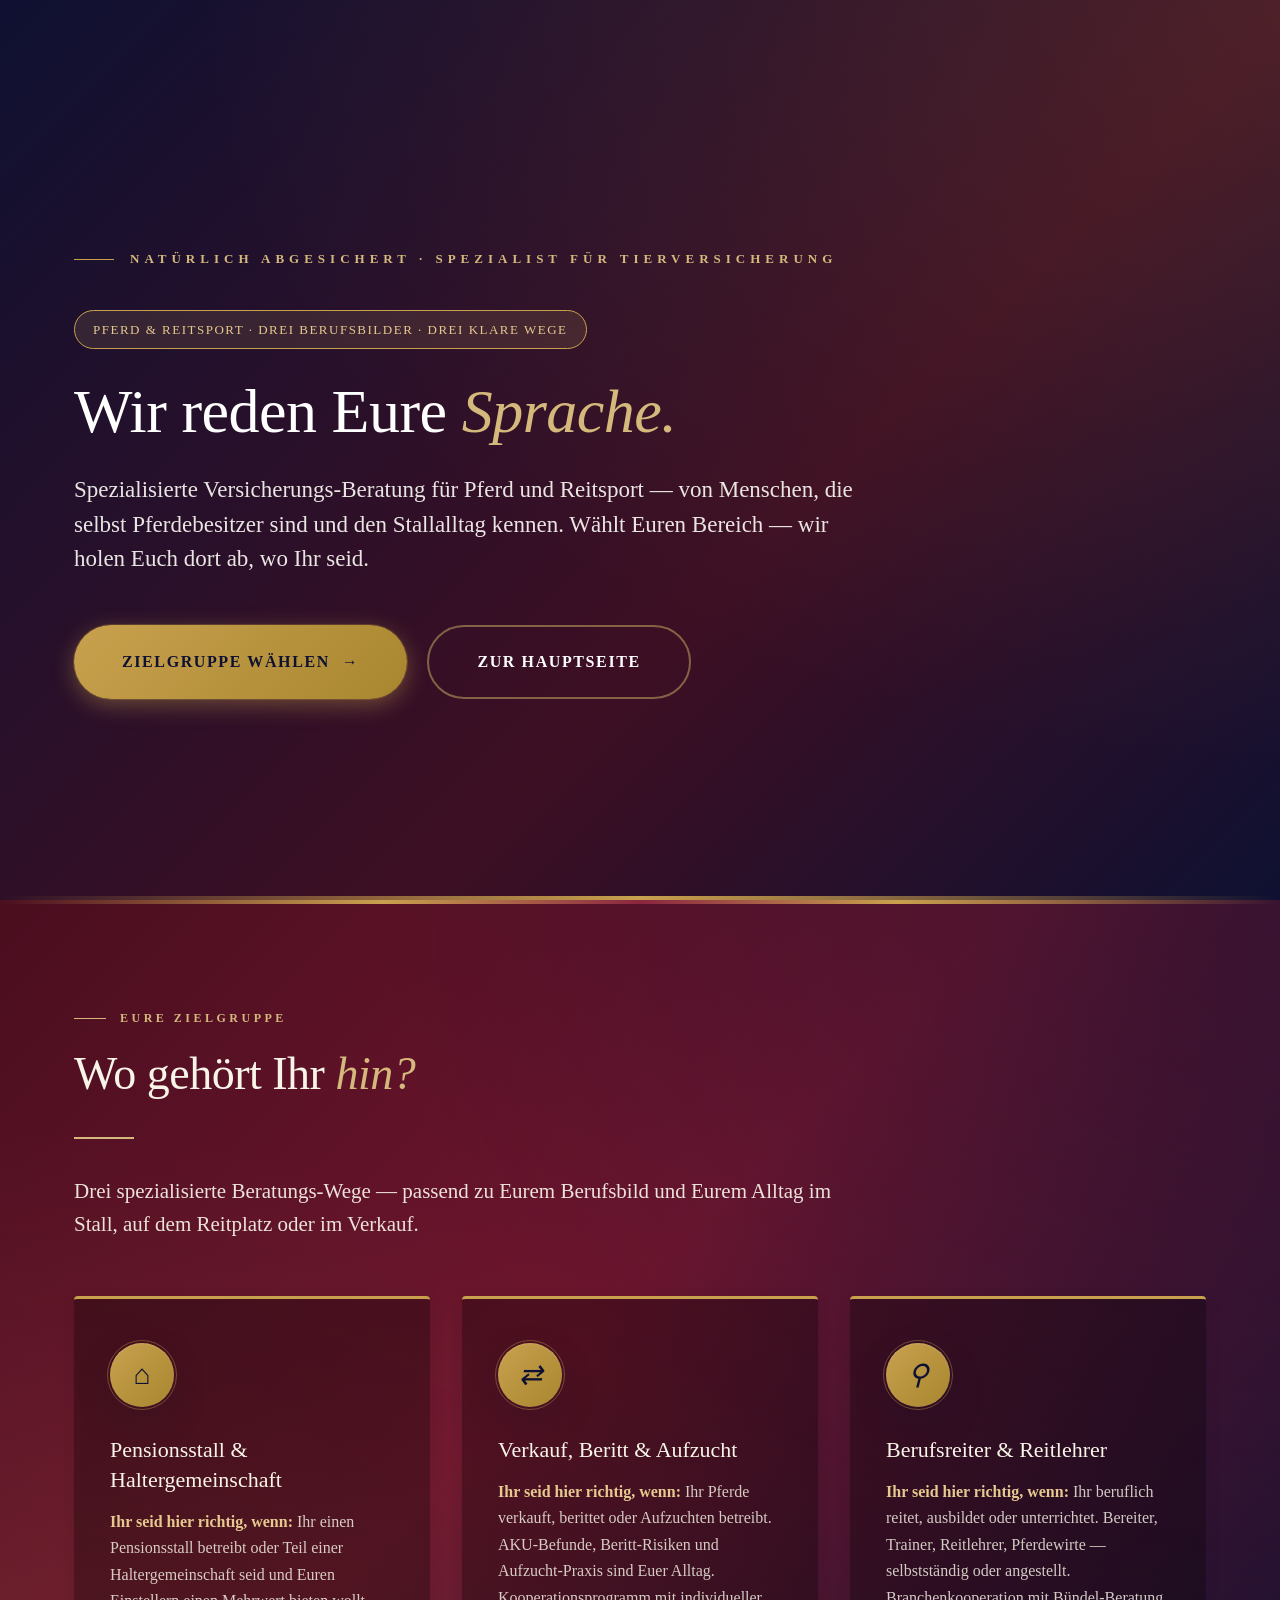
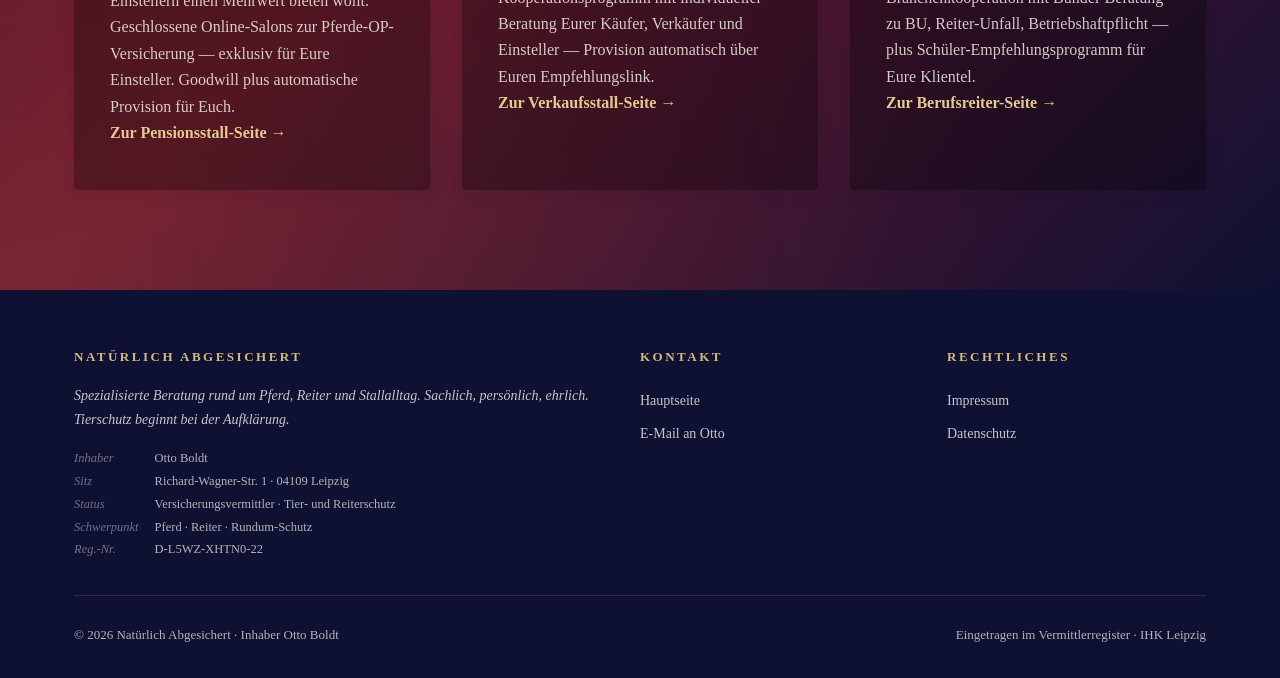
==== hub/index.html @ 5b8af0da "Hub-Footer Status: weg von §34d, kuerzer 'Versicherungsvermittler · Tier- und Reiterschutz'" ====
﻿<!DOCTYPE html>
<html lang="de">
<head>
<meta charset="UTF-8">
<meta name="viewport" content="width=device-width, initial-scale=1.0">
<meta name="description" content="Natürlich Abgesichert — Pferd- und Reitsport-Versicherungen. Spezialisierte Beratung für Pensionsbetriebe, Verkaufsställe und Berufsreiter.">
<title>Natürlich Abgesichert — Pferd- und Reitsport-Bereich</title>
<style>
  :root {
    /* Royal — tief und nobel, Hauptfarbe */
    --royal-deep: #0F1132;
    --royal-mid:  #1E2153;
    --royal-light:#3A3F7E;
    --royal-glow: rgba(30, 33, 83, 0.55);

    /* Wein — Akzent für emotionale Momente */
    --wine-deep:  #4A0E1F;
    --wine-mid:   #6E152E;
    --wine-bright:#8B2540;
    --wine-glow:  rgba(110, 21, 46, 0.45);

    /* Gold — elegant warm, für Highlights & CTAs */
    --gold:       #C9A14E;
    --gold-soft:  #D4B87C;
    --gold-bright:#E6C98F;
    --gold-deep:  #A8862F;

    /* Backgrounds — schlicht weiss/grau (kein lavendel!) */
    --cream:      #FFFFFF;
    --cream-warm: #F5F5F7;
    --ivory:      #FAFAFB;
    --wine-tint:  #FFF5F2;

    /* Text */
    --text-dark:  #14172A;
    --text-muted: #5C5F6E;
    --text-soft:  #8A8B97;
    --line:       #E5E5EA;
    --line-strong:#C2C2C8;

    /* Schatten — mehr Tiefe für Premium-Wirkung */
    --shadow-xs: 0 2px 6px rgba(15, 17, 50, 0.06);
    --shadow-sm: 0 4px 14px rgba(15, 17, 50, 0.10);
    --shadow-md: 0 14px 36px rgba(15, 17, 50, 0.18);
    --shadow-lg: 0 28px 72px rgba(15, 17, 50, 0.28);
    --shadow-xl: 0 40px 100px rgba(15, 17, 50, 0.36);
    --shadow-wine: 0 18px 52px rgba(110, 21, 46, 0.30);
    --shadow-gold: 0 18px 48px rgba(201, 161, 78, 0.30);
  }

  * { box-sizing: border-box; margin: 0; padding: 0; }
  html { scroll-behavior: smooth; }
  body {
    font-family: Georgia, 'Times New Roman', serif;
    background: var(--royal-deep);
    color: #F8F4E8;
    line-height: 1.65;
    font-size: 17px;
    overflow-x: hidden;
  }
  .container { max-width: 1180px; margin: 0 auto; padding: 0 24px; }

  /* HERO */
  .hero {
    position: relative;
    min-height: 100vh;
    display: flex;
    align-items: center;
    color: var(--cream);
    overflow: hidden;
    padding: 120px 0 80px;
  }
  .hero-bg {
    position: absolute;
    inset: 0;
    z-index: 0;
    background-image:
      linear-gradient(135deg, rgba(15, 17, 50, 0.92) 0%, rgba(74, 14, 31, 0.78) 60%, rgba(15, 17, 50, 0.85) 100%),
      url('https://images.unsplash.com/photo-1553284965-83fd3e82fa5a?w=2000&q=80&auto=format&fit=crop');
    background-size: cover;
    background-position: center;
    animation: heroZoom 30s ease-in-out infinite alternate;
  }
  .hero-bg::after {
    content: '';
    position: absolute;
    inset: 0;
    background: radial-gradient(ellipse at top right, rgba(201, 161, 78, 0.12) 0%, transparent 60%);
    pointer-events: none;
  }
  @keyframes heroZoom {
    from { transform: scale(1); }
    to { transform: scale(1.08); }
  }
  .hero-content { position: relative; z-index: 2; }
  .hero::after {
    content: '';
    position: absolute;
    bottom: 0; left: 0; right: 0;
    height: 4px;
    background: linear-gradient(90deg, transparent 0%, var(--gold) 50%, transparent 100%);
    z-index: 3;
  }

  .brand-line {
    display: inline-flex;
    align-items: center;
    gap: 16px;
    font-size: 13px;
    letter-spacing: 5px;
    text-transform: uppercase;
    color: var(--gold-soft);
    margin-bottom: 40px;
    font-weight: bold;
    opacity: 0;
    animation: fadeUp 0.8s ease-out 0.1s forwards;
  }
  .brand-line::before {
    content: '';
    width: 40px;
    height: 1px;
    background: var(--gold);
  }

  .hero-tag {
    display: inline-block;
    background: rgba(184, 154, 92, 0.15);
    border: 1px solid var(--gold);
    color: var(--gold-bright);
    padding: 8px 18px;
    border-radius: 100px;
    font-size: 13px;
    letter-spacing: 1.5px;
    text-transform: uppercase;
    margin-bottom: 28px;
    opacity: 0;
    animation: fadeUp 0.8s ease-out 0.2s forwards;
  }

  .hero h1 {
    font-size: clamp(34px, 5.5vw, 62px);
    line-height: 1.1;
    margin-bottom: 28px;
    font-weight: normal;
    letter-spacing: -0.5px;
    opacity: 0;
    animation: fadeUp 0.8s ease-out 0.3s forwards;
  }
  .hero h1 em {
    color: var(--gold-soft);
    font-style: italic;
  }

  .hero-sub {
    font-size: clamp(18px, 2.3vw, 23px);
    line-height: 1.5;
    margin-bottom: 48px;
    max-width: 780px;
    color: rgba(250, 247, 242, 0.92);
    opacity: 0;
    animation: fadeUp 0.8s ease-out 0.5s forwards;
  }

  .meta-bar {
    display: flex;
    flex-wrap: wrap;
    gap: 36px;
    margin-bottom: 56px;
    padding: 28px 32px;
    background: rgba(250, 247, 242, 0.05);
    backdrop-filter: blur(8px);
    border: 1px solid rgba(184, 154, 92, 0.25);
    border-radius: 4px;
    opacity: 0;
    animation: fadeUp 0.8s ease-out 0.7s forwards;
  }
  .meta-item { display: flex; flex-direction: column; gap: 6px; }
  .meta-label {
    font-size: 11px;
    letter-spacing: 2.5px;
    text-transform: uppercase;
    color: var(--gold-soft);
    font-weight: bold;
  }
  .meta-value { font-size: 17px; color: var(--cream); }

  .cta-group {
    display: flex;
    gap: 20px;
    flex-wrap: wrap;
    opacity: 0;
    animation: fadeUp 0.8s ease-out 0.9s forwards;
  }

  @keyframes fadeUp {
    from { opacity: 0; transform: translateY(30px); }
    to { opacity: 1; transform: translateY(0); }
  }

  /* BUTTONS */
  .btn {
    display: inline-flex;
    align-items: center;
    gap: 12px;
    background: linear-gradient(135deg, var(--gold) 0%, var(--gold-deep) 100%);
    color: var(--royal-deep);
    padding: 22px 48px;
    text-decoration: none;
    font-family: Georgia, serif;
    font-size: 16px;
    font-weight: bold;
    letter-spacing: 1.6px;
    text-transform: uppercase;
    border: none;
    cursor: pointer;
    border-radius: 100px;
    position: relative;
    overflow: hidden;
    transition: all 0.4s cubic-bezier(0.16, 1, 0.3, 1);
    box-shadow: 0 6px 22px rgba(201, 161, 78, 0.40), 0 0 0 1px rgba(168, 134, 47, 0.30);
  }
  .btn::before {
    content: '';
    position: absolute;
    top: 0; left: -100%;
    width: 100%; height: 100%;
    background: linear-gradient(90deg, transparent, rgba(255,255,255,0.4), transparent);
    transition: left 0.6s ease;
  }
  .btn:hover {
    background: linear-gradient(135deg, var(--gold-bright) 0%, var(--gold) 100%);
    transform: translateY(-4px);
    box-shadow: 0 18px 40px rgba(201, 161, 78, 0.55), 0 0 0 1px var(--gold);
  }
  .btn:hover::before { left: 100%; }
  .btn:active { transform: translateY(-1px); }
  .btn .btn-arrow {
    display: inline-block;
    transition: transform 0.3s ease;
  }
  .btn:hover .btn-arrow { transform: translateX(6px); }

  .btn-primary-glow { animation: ctaPulse 2.5s ease-in-out infinite; }
  @keyframes ctaPulse {
    0%, 100% { box-shadow: 0 4px 16px rgba(184, 154, 92, 0.35), 0 0 0 0 rgba(184, 154, 92, 0); }
    50% { box-shadow: 0 8px 24px rgba(184, 154, 92, 0.45), 0 0 0 16px rgba(184, 154, 92, 0); }
  }

  .btn-ghost {
    background: transparent;
    color: var(--cream);
    border: 2px solid rgba(184, 154, 92, 0.6);
    box-shadow: none;
  }
  .btn-ghost:hover {
    background: rgba(184, 154, 92, 0.12);
    border-color: var(--gold);
    color: var(--gold-bright);
    box-shadow: 0 6px 20px rgba(184, 154, 92, 0.25);
  }

  /* SECTIONS */
  section { padding: 100px 0; position: relative; }
  section.cream { background: var(--cream-warm); }
  section.wine-tint { background: var(--wine-tint); }
  section.wine-tint::before {
    content: '';
    position: absolute;
    top: 0; left: 0; right: 0;
    height: 4px;
    background: linear-gradient(90deg, var(--wine-deep) 0%, var(--wine-bright) 50%, var(--wine-deep) 100%);
  }

  /* Dunkle Royal+Wein-Sections — Royal+Wein dominiert die Seite */
  section.section-dark {
    background:
      radial-gradient(ellipse at top left, rgba(110, 21, 46, 0.35) 0%, transparent 50%),
      radial-gradient(ellipse at bottom right, rgba(201, 161, 78, 0.10) 0%, transparent 55%),
      linear-gradient(135deg, var(--royal-deep) 0%, var(--wine-deep) 55%, var(--royal-mid) 100%);
    color: #F8F4E8;
  }
  /* Variante: Wein dominiert (für emotionalere Sections) */
  section.section-dark-wine {
    background:
      radial-gradient(ellipse at top right, rgba(15, 17, 50, 0.45) 0%, transparent 50%),
      radial-gradient(ellipse at bottom left, rgba(201, 161, 78, 0.12) 0%, transparent 55%),
      linear-gradient(135deg, var(--wine-deep) 0%, var(--wine-mid) 45%, var(--royal-deep) 100%);
    color: #F8F4E8;
  }
  /* Variante: Royal dominiert (kühler, sachlicher) */
  section.section-dark-royal {
    background:
      radial-gradient(ellipse at bottom right, rgba(110, 21, 46, 0.25) 0%, transparent 55%),
      radial-gradient(ellipse at top left, rgba(201, 161, 78, 0.08) 0%, transparent 50%),
      linear-gradient(160deg, var(--royal-deep) 0%, var(--royal-mid) 60%, var(--wine-deep) 100%);
    color: #F8F4E8;
  }
  section.section-dark::before,
  section.section-dark-wine::before,
  section.section-dark-royal::before {
    content: '';
    position: absolute;
    top: 0; left: 0; right: 0;
    height: 4px;
    background: linear-gradient(90deg, transparent 0%, var(--gold) 30%, var(--wine-bright) 50%, var(--gold) 70%, transparent 100%);
  }
  /* Shared dark-section text styling */
  section.section-dark h2,
  section.section-dark-wine h2,
  section.section-dark-royal h2 { color: #F8F4E8; }
  section.section-dark h2 em,
  section.section-dark-wine h2 em,
  section.section-dark-royal h2 em { color: var(--gold-soft); }
  section.section-dark h3,
  section.section-dark-wine h3,
  section.section-dark-royal h3 { color: #F8F4E8; }
  section.section-dark p,
  section.section-dark-wine p,
  section.section-dark-royal p { color: rgba(248, 244, 232, 0.88); }
  section.section-dark p.lead,
  section.section-dark-wine p.lead,
  section.section-dark-royal p.lead { color: rgba(248, 244, 232, 0.92); }
  section.section-dark p strong,
  section.section-dark-wine p strong,
  section.section-dark-royal p strong { color: var(--gold-bright); font-weight: bold; }
  section.section-dark .section-eyebrow,
  section.section-dark-wine .section-eyebrow,
  section.section-dark-royal .section-eyebrow { color: var(--gold-soft); }
  section.section-dark .section-eyebrow::before,
  section.section-dark-wine .section-eyebrow::before,
  section.section-dark-royal .section-eyebrow::before { background: var(--gold-soft); }
  section.section-dark .divider,
  section.section-dark-wine .divider,
  section.section-dark-royal .divider { background: var(--gold-soft); }
  /* Karten + Komponenten innerhalb aller dark-Sections */
  .dark-scope { color: #F8F4E8; }
  section.section-dark .topic-card,
  section.section-dark-wine .topic-card,
  section.section-dark-royal .topic-card,
  section.section-dark .teaser,
  section.section-dark-wine .teaser,
  section.section-dark-royal .teaser {
    background: rgba(0, 0, 0, 0.25);
    border: 1px solid rgba(212, 184, 124, 0.22);
    transition: all 0.4s cubic-bezier(0.16, 1, 0.3, 1);
  }
  /* DARK section hover -> noch tieferer wein-glow */
  section.section-dark .topic-card:hover,
  section.section-dark-wine .topic-card:hover,
  section.section-dark-royal .topic-card:hover,
  section.section-dark .teaser:hover,
  section.section-dark-wine .teaser:hover,
  section.section-dark-royal .teaser:hover {
    background: linear-gradient(135deg, rgba(139, 37, 64, 0.55) 0%, rgba(74, 14, 31, 0.75) 100%);
    border-color: var(--gold);
    box-shadow: 0 16px 40px rgba(110, 21, 46, 0.55), 0 0 0 1px var(--gold);
    transform: translateY(-6px);
  }
  section.section-dark .topic-card .topic-num,
  section.section-dark-wine .topic-card .topic-num,
  section.section-dark-royal .topic-card .topic-num,
  section.section-dark .topic-card .num-roman,
  section.section-dark-wine .topic-card .num-roman,
  section.section-dark-royal .topic-card .num-roman { color: var(--gold-soft); }
  section.section-dark .topic-card h3,
  section.section-dark-wine .topic-card h3,
  section.section-dark-royal .topic-card h3 { color: #F8F4E8; }
  section.section-dark .topic-card p,
  section.section-dark-wine .topic-card p,
  section.section-dark-royal .topic-card p { color: rgba(248, 244, 232, 0.80); }

  section.section-dark .value-card,
  section.section-dark-wine .value-card,
  section.section-dark-royal .value-card {
    background: rgba(0, 0, 0, 0.30);
    border-top-color: var(--gold);
    color: #F8F4E8;
  }
  /* DARK section value-card hover: wein explosion */
  section.section-dark .value-card:hover,
  section.section-dark-wine .value-card:hover,
  section.section-dark-royal .value-card:hover {
    background: linear-gradient(135deg, rgba(139, 37, 64, 0.65) 0%, rgba(74, 14, 31, 0.85) 100%);
    box-shadow: 0 20px 48px rgba(110, 21, 46, 0.6), 0 0 0 1px var(--gold);
    transform: translateY(-12px);
  }
  section.section-dark .value-card h3,
  section.section-dark-wine .value-card h3,
  section.section-dark-royal .value-card h3 { color: #F8F4E8; }
  section.section-dark .value-card p,
  section.section-dark-wine .value-card p,
  section.section-dark-royal .value-card p { color: rgba(248, 244, 232, 0.82); }
  section.section-dark .value-icon,
  section.section-dark-wine .value-icon,
  section.section-dark-royal .value-icon {
    background: linear-gradient(135deg, var(--gold) 0%, var(--gold-deep) 100%);
    color: var(--royal-deep);
  }

  section.section-dark .teaser h3,
  section.section-dark-wine .teaser h3,
  section.section-dark-royal .teaser h3 { color: #F8F4E8; }
  section.section-dark .teaser p,
  section.section-dark-wine .teaser p,
  section.section-dark-royal .teaser p { color: rgba(248, 244, 232, 0.80); }
  section.section-dark .teaser-num,
  section.section-dark-wine .teaser-num,
  section.section-dark-royal .teaser-num { color: var(--gold-soft); }

  /* Highlight-Banner innerhalb dark-Sections — wein-akzent statt cream */
  section.section-dark .highlight-banner,
  section.section-dark-wine .highlight-banner,
  section.section-dark-royal .highlight-banner {
    background: linear-gradient(135deg, rgba(255,255,255,0.06) 0%, rgba(110,21,46,0.20) 100%);
    border-left: 4px solid var(--gold);
  }
  section.section-dark .highlight-banner h3,
  section.section-dark-wine .highlight-banner h3,
  section.section-dark-royal .highlight-banner h3 { color: var(--gold-bright); }
  section.section-dark .highlight-banner p,
  section.section-dark-wine .highlight-banner p,
  section.section-dark-royal .highlight-banner p { color: rgba(248, 244, 232, 0.88); }
  section.section-dark .highlight-banner p strong,
  section.section-dark-wine .highlight-banner p strong,
  section.section-dark-royal .highlight-banner p strong { color: var(--gold-bright); }

  /* Process-steps innerhalb dark-Sections */
  section.section-dark .step,
  section.section-dark-wine .step,
  section.section-dark-royal .step {
    background: rgba(255,255,255,0.05);
    border: 1px solid rgba(212, 184, 124, 0.22);
  }
  section.section-dark .step:hover,
  section.section-dark-wine .step:hover,
  section.section-dark-royal .step:hover { border-color: var(--gold); }
  section.section-dark .step h3,
  section.section-dark-wine .step h3,
  section.section-dark-royal .step h3 { color: #F8F4E8; }
  section.section-dark .step p,
  section.section-dark-wine .step p,
  section.section-dark-royal .step p { color: rgba(248, 244, 232, 0.78); }
  section.section-dark .step-num,
  section.section-dark-wine .step-num,
  section.section-dark-royal .step-num {
    background: linear-gradient(135deg, var(--gold) 0%, var(--gold-deep) 100%);
    color: var(--royal-deep);
  }

  /* Flex-Options (3-Wege Wahl) innerhalb dark-Sections */
  section.section-dark .flex-option,
  section.section-dark-wine .flex-option,
  section.section-dark-royal .flex-option {
    background: rgba(255,255,255,0.05);
    border: 1px solid rgba(212, 184, 124, 0.22);
    color: #F8F4E8;
  }
  section.section-dark .flex-option:hover,
  section.section-dark-wine .flex-option:hover,
  section.section-dark-royal .flex-option:hover {
    background: rgba(255,255,255,0.08);
    border-color: var(--gold);
  }
  section.section-dark .flex-option h3,
  section.section-dark-wine .flex-option h3,
  section.section-dark-royal .flex-option h3 { color: #F8F4E8; }
  section.section-dark .flex-option p,
  section.section-dark-wine .flex-option p,
  section.section-dark-royal .flex-option p { color: rgba(248, 244, 232, 0.78); }
  section.section-dark .flex-option-icon,
  section.section-dark-wine .flex-option-icon,
  section.section-dark-royal .flex-option-icon {
    background: linear-gradient(135deg, var(--gold) 0%, var(--gold-deep) 100%);
    color: var(--royal-deep);
  }

  /* FAQ innerhalb dark-Sections */
  section.section-dark .faq-item,
  section.section-dark-wine .faq-item,
  section.section-dark-royal .faq-item {
    border-top: 1px solid rgba(212, 184, 124, 0.30);
  }
  section.section-dark .faq-item:hover,
  section.section-dark-wine .faq-item:hover,
  section.section-dark-royal .faq-item:hover { border-top-color: var(--gold); }
  section.section-dark .faq-item h3,
  section.section-dark-wine .faq-item h3,
  section.section-dark-royal .faq-item h3 { color: var(--gold-bright); }
  section.section-dark .faq-item h3::before,
  section.section-dark-wine .faq-item h3::before,
  section.section-dark-royal .faq-item h3::before { color: var(--gold); }
  section.section-dark .faq-item p,
  section.section-dark-wine .faq-item p,
  section.section-dark-royal .faq-item p { color: rgba(248, 244, 232, 0.78); }

  /* Process-section in dark-Variante */
  section.process-section.section-dark,
  section.process-section.section-dark-wine,
  section.process-section.section-dark-royal {
    background-image:
      radial-gradient(ellipse at top left, rgba(110, 21, 46, 0.35) 0%, transparent 50%),
      radial-gradient(ellipse at bottom right, rgba(201, 161, 78, 0.10) 0%, transparent 55%),
      linear-gradient(135deg, var(--royal-deep) 0%, var(--wine-deep) 55%, var(--royal-mid) 100%);
  }

  /* =================================================================
     LIGHT-Section: schlicht WEIß, dramatischer WEIN-Hover auf Karten
     ================================================================= */
  section.section-light {
    background: #FFFFFF;
    color: var(--text-dark);
  }
  section.section-light::before {
    content: '';
    position: absolute;
    top: 0; left: 0; right: 0;
    height: 4px;
    background: linear-gradient(90deg, transparent 0%, var(--wine-bright) 30%, var(--gold) 50%, var(--wine-bright) 70%, transparent 100%);
  }
  section.section-light h2 { color: var(--royal-deep); }
  section.section-light h2 em { color: var(--wine-bright); }
  section.section-light h3 { color: var(--royal-deep); }
  section.section-light p { color: var(--text-dark); }
  section.section-light p strong { color: var(--wine-deep); font-weight: bold; }
  section.section-light .section-eyebrow { color: var(--wine-bright); }
  section.section-light .section-eyebrow::before { background: var(--wine-bright); }
  section.section-light .divider { background: var(--wine-bright); }

  /* LIGHT-Section Karten — schlicht weiss/grau, beim Hover EXPLODIEREN zu wein */
  section.section-light .value-card,
  section.section-light .topic-card,
  section.section-light .teaser {
    background: #FFFFFF;
    border: 1px solid var(--line);
    border-top: 3px solid var(--wine-bright);
    color: var(--text-dark);
    transition: all 0.45s cubic-bezier(0.16, 1, 0.3, 1);
  }
  section.section-light .value-card:hover,
  section.section-light .topic-card:hover,
  section.section-light .teaser:hover {
    background: linear-gradient(135deg, var(--wine-mid) 0%, var(--wine-deep) 60%, var(--royal-deep) 100%);
    border-color: var(--gold);
    border-top-color: var(--gold);
    color: #F8F4E8;
    box-shadow: 0 22px 56px rgba(110, 21, 46, 0.45), 0 0 0 1px rgba(201, 161, 78, 0.4);
    transform: translateY(-12px);
  }
  section.section-light .value-card:hover h3,
  section.section-light .topic-card:hover h3,
  section.section-light .teaser:hover h3 { color: #F8F4E8; }
  section.section-light .value-card:hover p,
  section.section-light .topic-card:hover p,
  section.section-light .teaser:hover p { color: rgba(248, 244, 232, 0.88); }
  section.section-light .value-card:hover p strong,
  section.section-light .topic-card:hover p strong,
  section.section-light .teaser:hover p strong { color: var(--gold-bright); }
  section.section-light .value-card:hover .value-icon,
  section.section-light .topic-card:hover .topic-num,
  section.section-light .teaser:hover .teaser-num,
  section.section-light .teaser:hover .num-roman { color: var(--gold-soft); }

  /* Light-Section Icons — wein/gold im Default */
  section.section-light .value-icon {
    background: linear-gradient(135deg, var(--wine-deep) 0%, var(--wine-bright) 100%);
    color: var(--gold-bright);
    transition: all 0.4s ease;
  }
  section.section-light .value-card:hover .value-icon {
    background: linear-gradient(135deg, var(--gold) 0%, var(--gold-deep) 100%);
    color: var(--wine-deep);
  }
  section.section-light .teaser-num,
  section.section-light .topic-num,
  section.section-light .num-roman { color: var(--wine-bright); transition: color 0.3s ease; }

  /* Light-Section Highlight-Banner — schlicht weiß mit wein-Akzent */
  section.section-light .highlight-banner {
    background: linear-gradient(135deg, #FFFFFF 0%, #F8F0F2 100%);
    border-left: 4px solid var(--wine-bright);
  }
  section.section-light .highlight-banner h3 { color: var(--wine-deep); }
  section.section-light .highlight-banner p { color: var(--text-dark); }

  /* Light-Section FAQ */
  section.section-light .faq-item { border-top: 1px solid var(--line); }
  section.section-light .faq-item:hover { border-top-color: var(--wine-bright); }
  section.section-light .faq-item h3 { color: var(--royal-deep); }
  section.section-light .faq-item h3::before { color: var(--wine-bright); }
  section.section-light .faq-item p { color: var(--text-muted); }

  /* Light-Section Steps */
  section.section-light .step {
    background: #FFFFFF;
    border: 1px solid var(--line);
    transition: all 0.4s cubic-bezier(0.16, 1, 0.3, 1);
  }
  section.section-light .step:hover {
    background: linear-gradient(135deg, var(--wine-mid) 0%, var(--wine-deep) 100%);
    border-color: var(--gold);
    color: #F8F4E8;
    box-shadow: 0 18px 44px rgba(110, 21, 46, 0.4);
    transform: translateY(-6px);
  }
  section.section-light .step:hover h3 { color: #F8F4E8; }
  section.section-light .step:hover p { color: rgba(248, 244, 232, 0.85); }
  section.section-light .step-num {
    background: linear-gradient(135deg, var(--wine-deep) 0%, var(--wine-bright) 100%);
    color: var(--gold-bright);
  }
  section.section-light .step:hover .step-num {
    background: linear-gradient(135deg, var(--gold) 0%, var(--gold-deep) 100%);
    color: var(--wine-deep);
  }

  /* Light-Section Flex-Option (3-Wege) */
  section.section-light .flex-option {
    background: #FFFFFF;
    border: 1px solid var(--line);
    transition: all 0.4s cubic-bezier(0.16, 1, 0.3, 1);
  }
  section.section-light .flex-option:hover {
    background: linear-gradient(135deg, var(--wine-mid) 0%, var(--wine-deep) 100%);
    border-color: var(--gold);
    color: #F8F4E8;
    box-shadow: 0 18px 44px rgba(110, 21, 46, 0.4);
    transform: translateY(-8px);
  }
  section.section-light .flex-option:hover h3,
  section.section-light .flex-option:hover p { color: #F8F4E8; }
  section.section-light .flex-option-icon {
    background: linear-gradient(135deg, var(--wine-deep) 0%, var(--wine-bright) 100%);
    color: var(--gold-bright);
  }
  section.section-light .flex-option:hover .flex-option-icon {
    background: linear-gradient(135deg, var(--gold) 0%, var(--gold-deep) 100%);
    color: var(--wine-deep);
  }

  .section-eyebrow {
    display: inline-flex;
    align-items: center;
    gap: 14px;
    font-size: 12px;
    letter-spacing: 3.5px;
    text-transform: uppercase;
    color: var(--gold);
    margin-bottom: 20px;
    font-weight: bold;
  }
  .section-eyebrow::before {
    content: '';
    width: 32px;
    height: 1px;
    background: var(--gold);
  }

  h2 {
    font-size: clamp(30px, 4.2vw, 46px);
    line-height: 1.15;
    margin-bottom: 28px;
    color: var(--royal-deep);
    font-weight: normal;
    letter-spacing: -0.5px;
    max-width: 880px;
  }
  h2 em { color: var(--gold); font-style: italic; }

  h3 {
    font-size: 22px;
    line-height: 1.35;
    color: var(--royal-deep);
    margin-bottom: 14px;
    font-weight: normal;
  }

  p { margin-bottom: 20px; color: var(--text-dark); }
  p.lead {
    font-size: 21px;
    color: var(--text-dark);
    margin-bottom: 36px;
    max-width: 800px;
    line-height: 1.55;
  }

  .divider {
    width: 60px;
    height: 2px;
    background: var(--gold);
    margin: 36px 0;
  }

  .reveal {
    opacity: 1;
    transform: translateY(0);
    transition: opacity 0.9s ease, transform 0.9s ease;
  }
  .js-reveal .reveal { opacity: 0; transform: translateY(40px); }
  .js-reveal .reveal.is-visible { opacity: 1; transform: translateY(0); }
  @media (prefers-reduced-motion: reduce) {
    .js-reveal .reveal { opacity: 1 !important; transform: none !important; transition: none !important; }
  }

  /* VALUE GRID */
  .value-grid {
    display: grid;
    grid-template-columns: repeat(auto-fit, minmax(280px, 1fr));
    gap: 32px;
    margin-top: 56px;
  }
  .value-card {
    background: var(--ivory);
    padding: 44px 36px;
    border-top: 3px solid var(--gold);
    box-shadow: var(--shadow-sm);
    transition: all 0.5s cubic-bezier(0.16, 1, 0.3, 1);
    position: relative;
    overflow: hidden;
    border-radius: 4px;
  }
  .value-card::before {
    content: '';
    position: absolute;
    inset: 0;
    background: linear-gradient(135deg, transparent 0%, rgba(110, 21, 46, 0.03) 100%);
    opacity: 0;
    transition: opacity 0.5s ease;
    pointer-events: none;
  }
  .value-card::after {
    content: '';
    position: absolute;
    top: -3px;
    left: 0;
    height: 3px;
    width: 0%;
    background: linear-gradient(90deg, var(--gold) 0%, var(--wine-bright) 100%);
    transition: width 0.6s cubic-bezier(0.16, 1, 0.3, 1);
  }
  .value-card:hover {
    transform: translateY(-10px);
    box-shadow: var(--shadow-lg);
  }
  .value-card:hover::before { opacity: 1; }
  .value-card:hover::after { width: 100%; }

  .value-icon {
    width: 64px; height: 64px;
    background: linear-gradient(135deg, var(--royal-deep) 0%, var(--wine-mid) 100%);
    color: var(--gold-bright);
    border-radius: 50%;
    display: flex;
    align-items: center;
    justify-content: center;
    font-size: 28px;
    font-style: italic;
    margin-bottom: 28px;
    font-family: Georgia, serif;
    box-shadow: var(--shadow-md), inset 0 1px 2px rgba(255,255,255,0.15);
    position: relative;
  }
  .value-icon::after {
    content: '';
    position: absolute;
    inset: -3px;
    border-radius: 50%;
    border: 1px solid var(--gold);
    opacity: 0.4;
    transition: opacity 0.4s ease;
  }
  .value-card:hover .value-icon::after { opacity: 1; }
  .value-card h3 { font-size: 22px; margin-bottom: 14px; }
  .value-card p { color: var(--text-muted); font-size: 16px; margin-bottom: 0; }

  /* PROCESS-STEPS */
  .process-section { background: linear-gradient(180deg, var(--cream) 0%, var(--cream-warm) 100%); }
  .steps {
    display: grid;
    grid-template-columns: repeat(4, 1fr);
    gap: 24px;
    margin-top: 56px;
    position: relative;
  }
  @media (max-width: 900px) { .steps { grid-template-columns: 1fr 1fr; } }
  @media (max-width: 540px) { .steps { grid-template-columns: 1fr; } }
  .step {
    background: var(--cream);
    padding: 36px 28px;
    text-align: center;
    border: 1px solid var(--line);
    transition: all 0.3s ease;
    position: relative;
  }
  .step:hover {
    border-color: var(--gold);
    transform: translateY(-4px);
    box-shadow: var(--shadow-md);
  }
  .step-num {
    width: 48px; height: 48px;
    margin: 0 auto 20px;
    background: var(--royal-deep);
    color: var(--gold-soft);
    border-radius: 50%;
    display: flex;
    align-items: center;
    justify-content: center;
    font-size: 20px;
    font-style: italic;
    font-weight: bold;
    transition: all 0.3s ease;
  }
  .step:hover .step-num {
    background: var(--gold);
    color: var(--royal-deep);
    transform: scale(1.1) rotate(-5deg);
  }
  .step h3 { font-size: 18px; margin-bottom: 10px; }
  .step p { font-size: 14px; color: var(--text-muted); margin: 0; line-height: 1.55; }

  /* SHOWCASE */
  .showcase {
    display: grid;
    grid-template-columns: 1.1fr 1fr;
    gap: 64px;
    align-items: center;
    margin-top: 24px;
  }
  @media (max-width: 900px) { .showcase { grid-template-columns: 1fr; gap: 40px; } }
  .showcase-img-wrap {
    position: relative;
    overflow: hidden;
    border-radius: 4px;
    aspect-ratio: 4/5;
    box-shadow: var(--shadow-lg);
  }
  .showcase-img-wrap::before {
    content: '';
    position: absolute;
    inset: 0;
    background: linear-gradient(135deg, transparent 60%, rgba(45,42,107,0.25));
    z-index: 1;
  }
  .showcase-img-wrap img {
    width: 100%; height: 100%;
    object-fit: cover;
    transition: transform 1.2s cubic-bezier(0.4, 0, 0.2, 1);
  }
  .showcase-img-wrap:hover img { transform: scale(1.06); }
  .showcase-img-wrap .img-tag {
    position: absolute;
    bottom: 24px; left: 24px;
    background: rgba(45, 42, 107, 0.92);
    color: var(--gold-soft);
    padding: 12px 20px;
    font-size: 13px;
    letter-spacing: 2px;
    text-transform: uppercase;
    border-left: 2px solid var(--gold);
    z-index: 2;
  }

  /* ABOUT */
  .about {
    background: linear-gradient(135deg, var(--royal-deep) 0%, var(--wine-deep) 55%, var(--royal-deep) 100%);
    color: var(--cream);
    position: relative;
    overflow: hidden;
  }
  .about::before {
    content: '';
    position: absolute;
    top: -200px; right: -200px;
    width: 700px; height: 700px;
    background: radial-gradient(circle, rgba(201, 161, 78, 0.18) 0%, transparent 65%);
    pointer-events: none;
  }
  .about::after {
    content: '';
    position: absolute;
    bottom: -150px; left: -150px;
    width: 500px; height: 500px;
    background: radial-gradient(circle, rgba(139, 37, 64, 0.20) 0%, transparent 65%);
    pointer-events: none;
  }
  .about h2 { color: var(--cream); }
  .about p { color: rgba(250, 247, 242, 0.88); }
  .about-grid {
    display: grid;
    grid-template-columns: 1.2fr 1fr;
    gap: 80px;
    margin-top: 48px;
    align-items: center;
  }
  @media (max-width: 900px) { .about-grid { grid-template-columns: 1fr; gap: 48px; } }
  .about-portrait {
    aspect-ratio: 4/5;
    overflow: hidden;
    border-radius: 4px;
    box-shadow: 0 30px 60px rgba(0,0,0,0.35);
    position: relative;
  }
  .about-portrait img {
    width: 100%; height: 100%;
    object-fit: cover;
    transition: transform 1s ease;
  }
  .about-portrait:hover img { transform: scale(1.04); }
  .about-portrait .portrait-badge {
    position: absolute;
    bottom: 0; left: 0; right: 0;
    padding: 24px;
    background: linear-gradient(180deg, transparent, rgba(45, 42, 107, 0.95));
    color: var(--cream);
  }
  .about-portrait .portrait-badge strong {
    display: block;
    font-size: 20px;
    color: var(--gold-soft);
    margin-bottom: 4px;
    font-style: italic;
    font-weight: normal;
  }
  .about-portrait .portrait-badge span {
    font-size: 13px;
    letter-spacing: 2px;
    text-transform: uppercase;
    color: rgba(250, 247, 242, 0.8);
  }
  .competence-row {
    display: grid;
    grid-template-columns: repeat(3, 1fr);
    gap: 14px;
    margin: 32px 0;
  }
  @media (max-width: 600px) { .competence-row { grid-template-columns: 1fr; } }
  .competence-pill {
    background: rgba(184, 154, 92, 0.10);
    border: 1px solid rgba(184, 154, 92, 0.35);
    padding: 18px 14px;
    border-radius: 10px;
    text-align: center;
    transition: all 0.35s ease;
  }
  .competence-pill:hover {
    background: rgba(184, 154, 92, 0.18);
    transform: translateY(-3px);
    border-color: var(--gold);
  }
  .competence-icon {
    width: 36px; height: 36px;
    margin: 0 auto 10px;
    background: var(--gold);
    color: var(--royal-deep);
    border-radius: 50%;
    display: flex;
    align-items: center;
    justify-content: center;
    font-size: 18px;
    font-weight: bold;
  }
  .competence-pill h4 {
    color: var(--cream);
    font-size: 14px;
    font-weight: normal;
    margin: 0 0 4px;
    line-height: 1.3;
  }
  .competence-pill span {
    font-size: 12px;
    color: rgba(212, 188, 131, 0.85);
    font-style: italic;
    letter-spacing: 0.5px;
  }

  /* TEASER-GRID */
  .teaser-grid {
    display: grid;
    grid-template-columns: repeat(3, 1fr);
    gap: 28px;
    margin-top: 48px;
  }
  .teaser-grid.cols-2 { grid-template-columns: repeat(2, 1fr); }
  @media (max-width: 900px) {
    .teaser-grid { grid-template-columns: repeat(2, 1fr); }
    .teaser-grid.cols-2 { grid-template-columns: repeat(2, 1fr); }
  }
  @media (max-width: 540px) {
    .teaser-grid { grid-template-columns: 1fr; }
    .teaser-grid.cols-2 { grid-template-columns: 1fr; }
  }
  .teaser {
    padding: 36px 30px;
    border: 1px solid var(--line);
    background: var(--cream);
    border-radius: 10px;
    transition: all 0.45s cubic-bezier(0.4, 0, 0.2, 1);
    position: relative;
    overflow: hidden;
  }
  .teaser::before {
    content: '';
    position: absolute;
    top: 0; left: 0; right: 0;
    height: 3px;
    background: var(--gold);
    transform: scaleX(0);
    transform-origin: left;
    transition: transform 0.55s ease;
  }
  .teaser:hover {
    background: var(--cream-warm);
    border-color: transparent;
    transform: translateY(-6px);
    box-shadow: var(--shadow-md);
  }
  .teaser:hover::before { transform: scaleX(1); }
  .teaser-num {
    display: inline-block;
    font-size: 32px;
    color: var(--gold);
    font-style: italic;
    line-height: 1;
    margin-bottom: 16px;
    font-family: Georgia, serif;
    padding-bottom: 8px;
    border-bottom: 1px solid rgba(184, 154, 92, 0.35);
    min-width: 50px;
  }
  .teaser h3 { font-size: 20px; margin-bottom: 12px; line-height: 1.3; }
  .teaser p { font-size: 15px; color: var(--text-muted); margin: 0; line-height: 1.65; }

  /* FORM */
  .form-section {
    background:
      linear-gradient(180deg, rgba(250, 247, 242, 0.96) 0%, rgba(250, 247, 242, 0.99) 100%),
      url('https://images.unsplash.com/photo-1568605114967-8130f3a36994?w=1800&q=70&auto=format&fit=crop');
    background-size: cover;
    background-position: center;
    background-attachment: fixed;
  }
  @media (max-width: 768px) { .form-section { background-attachment: scroll; } }
  .form-wrap {
    max-width: 720px;
    margin: 48px auto 0;
    background: var(--cream);
    padding: 56px 48px;
    border-top: 4px solid var(--gold);
    box-shadow: var(--shadow-lg);
    position: relative;
  }
  @media (max-width: 600px) { .form-wrap { padding: 36px 24px; } }
  .form-row {
    display: grid;
    grid-template-columns: 1fr 1fr;
    gap: 20px;
    margin-bottom: 20px;
  }
  @media (max-width: 600px) { .form-row { grid-template-columns: 1fr; } }
  label {
    display: block;
    font-size: 13px;
    letter-spacing: 1.5px;
    text-transform: uppercase;
    color: var(--royal-deep);
    margin-bottom: 8px;
    font-weight: bold;
  }
  label .opt {
    font-weight: normal;
    text-transform: none;
    color: var(--text-muted);
    letter-spacing: 0;
    font-size: 13px;
    font-style: italic;
    margin-left: 6px;
  }
  input[type="text"], input[type="email"], input[type="tel"], input[type="number"],
  select, textarea {
    width: 100%;
    padding: 14px 18px;
    font-family: Georgia, serif;
    font-size: 16px;
    background: var(--cream-warm);
    border: 1px solid var(--line);
    color: var(--text-dark);
    border-radius: 8px;
    transition: all 0.3s ease;
  }
  input:focus, select:focus, textarea:focus {
    outline: none;
    border-color: var(--gold);
    background: var(--cream);
    box-shadow: 0 0 0 4px rgba(184, 154, 92, 0.12);
  }
  textarea { min-height: 100px; resize: vertical; font-family: Georgia, serif; }
  .consent {
    display: flex;
    gap: 14px;
    align-items: flex-start;
    margin: 20px 0;
    padding: 18px;
    background: var(--cream-warm);
    border-left: 3px solid var(--gold);
    transition: background 0.3s ease;
  }
  .consent:hover { background: #C9C0DA; }
  .consent input[type="checkbox"] {
    margin-top: 4px;
    width: 18px; height: 18px;
    accent-color: var(--royal-deep);
    flex-shrink: 0;
    cursor: pointer;
  }
  .consent label {
    text-transform: none;
    letter-spacing: 0;
    font-size: 14px;
    font-weight: normal;
    line-height: 1.55;
    color: var(--text-dark);
    margin: 0;
    cursor: pointer;
  }
  .consent a { color: var(--royal-mid); text-decoration: underline; }
  .form-submit {
    width: 100%;
    margin-top: 24px;
    background: var(--royal-deep);
    color: var(--cream);
    box-shadow: 0 6px 20px rgba(45, 42, 107, 0.3);
    justify-content: center;
  }
  .form-submit:hover {
    background: var(--royal-mid);
    box-shadow: 0 12px 28px rgba(45, 42, 107, 0.42);
  }
  .form-note {
    text-align: center;
    font-size: 13px;
    color: var(--text-muted);
    margin-top: 22px;
    font-style: italic;
  }

  /* FAQ */
  .faq-list {
    margin-top: 48px;
    display: grid;
    grid-template-columns: 1fr 1fr;
    gap: 32px 56px;
  }
  @media (max-width: 800px) { .faq-list { grid-template-columns: 1fr; } }
  .faq-item {
    padding: 24px 0;
    border-top: 1px solid var(--line);
    transition: border-color 0.3s ease;
  }
  .faq-item:hover { border-top-color: var(--gold); }
  .faq-item h3 {
    font-size: 18px;
    color: var(--royal-deep);
    margin-bottom: 8px;
    display: flex;
    gap: 12px;
    align-items: baseline;
  }
  .faq-item h3::before {
    content: '—';
    color: var(--gold);
    font-style: italic;
    flex-shrink: 0;
  }
  .faq-item p { font-size: 15px; color: var(--text-muted); margin: 0; padding-left: 24px; }

  /* FLEX-OPTIONS */
  .flex-options {
    display: grid;
    grid-template-columns: repeat(3, 1fr);
    gap: 28px;
    margin-top: 56px;
  }
  @media (max-width: 900px) { .flex-options { grid-template-columns: 1fr; } }
  .flex-option {
    padding: 40px 32px;
    background: var(--cream);
    border: 1px solid var(--line);
    border-radius: 4px;
    position: relative;
    transition: all 0.45s cubic-bezier(0.4, 0, 0.2, 1);
    overflow: hidden;
  }
  .flex-option::before {
    content: '';
    position: absolute;
    top: 0; left: 0; right: 0;
    height: 3px;
    background: var(--gold);
    transform: scaleX(0);
    transform-origin: left;
    transition: transform 0.5s ease;
  }
  .flex-option:hover {
    transform: translateY(-6px);
    box-shadow: var(--shadow-md);
    border-color: transparent;
  }
  .flex-option:hover::before { transform: scaleX(1); }
  .flex-icon {
    width: 56px; height: 56px;
    margin-bottom: 24px;
    background: linear-gradient(135deg, var(--royal-deep), var(--royal-mid));
    color: var(--gold-soft);
    border-radius: 12px;
    display: flex;
    align-items: center;
    justify-content: center;
    font-size: 26px;
    transition: transform 0.4s ease;
  }
  .flex-option:hover .flex-icon { transform: rotate(-6deg) scale(1.05); }
  .flex-option h3 { font-size: 21px; margin-bottom: 12px; }
  .flex-option p { font-size: 15px; color: var(--text-muted); margin: 0; line-height: 1.6; }
  .flex-tagline {
    text-align: center;
    margin-top: 48px;
    font-size: 22px;
    font-style: italic;
    color: var(--royal-mid);
    letter-spacing: 0.3px;
  }
  .flex-tagline strong { color: var(--gold); font-style: normal; font-weight: bold; }

  /* REFERRAL */
  .referral-section { padding: 80px 0; background: var(--cream-warm); }
  .referral-card {
    background: linear-gradient(135deg, var(--royal-deep) 0%, var(--wine-deep) 100%);
    color: var(--cream);
    border-radius: 8px;
    padding: 64px 56px;
    box-shadow: var(--shadow-xl), 0 0 0 1px rgba(201,161,78,0.15) inset;
    display: grid;
    grid-template-columns: 1.4fr 1fr;
    gap: 56px;
    align-items: center;
    position: relative;
    overflow: hidden;
  }
  .referral-card::before {
    content: '';
    position: absolute;
    top: -150px; right: -150px;
    width: 450px; height: 450px;
    background: radial-gradient(circle, rgba(201,161,78,0.28) 0%, transparent 70%);
    pointer-events: none;
  }
  .referral-card::after {
    content: '';
    position: absolute;
    bottom: -100px; left: -100px;
    width: 350px; height: 350px;
    background: radial-gradient(circle, rgba(139, 37, 64, 0.35) 0%, transparent 65%);
    pointer-events: none;
  }
  @media (max-width: 800px) {
    .referral-card { grid-template-columns: 1fr; gap: 32px; padding: 40px 28px; }
  }
  .referral-tag {
    display: inline-block;
    background: var(--gold);
    color: var(--royal-deep);
    padding: 5px 14px;
    font-size: 11px;
    letter-spacing: 2px;
    text-transform: uppercase;
    font-weight: bold;
    border-radius: 100px;
    margin-bottom: 18px;
  }
  .referral-card h2 {
    color: var(--cream);
    font-size: clamp(26px, 3.6vw, 36px);
    line-height: 1.2;
    margin-bottom: 16px;
    font-weight: normal;
  }
  .referral-card h2 em { color: var(--gold-soft); font-style: italic; }
  .referral-card p { color: rgba(250, 247, 242, 0.88); margin-bottom: 28px; line-height: 1.65; font-size: 16px; }
  .referral-stages { display: grid; gap: 14px; position: relative; z-index: 2; }
  .referral-stage {
    background: rgba(255,255,255,0.08);
    border: 1px solid rgba(184, 154, 92, 0.35);
    border-radius: 10px;
    padding: 18px 22px;
    display: flex;
    align-items: center;
    justify-content: space-between;
    gap: 16px;
    transition: all 0.3s ease;
  }
  .referral-stage:hover {
    background: rgba(184, 154, 92, 0.18);
    transform: translateX(4px);
    border-color: var(--gold);
  }
  .referral-stage strong {
    color: var(--gold-bright);
    font-size: 22px;
    font-weight: normal;
    font-style: italic;
    white-space: nowrap;
  }
  .referral-stage span {
    color: rgba(250, 247, 242, 0.78);
    font-size: 13px;
    text-align: right;
    line-height: 1.4;
  }
  .btn-referral {
    background: var(--gold);
    color: var(--royal-deep);
    box-shadow: 0 6px 20px rgba(184, 154, 92, 0.4);
  }
  .btn-referral:hover {
    background: var(--gold-bright);
    box-shadow: 0 12px 28px rgba(184, 154, 92, 0.55);
  }

  /* HIGHLIGHT-Block für „Tierschutz bedeutet auch Absicherung" */
  .highlight-banner {
    margin: 56px 0 0;
    padding: 48px 44px;
    background: linear-gradient(135deg, var(--ivory) 0%, var(--cream-warm) 100%);
    border-left: 4px solid var(--wine-bright);
    border-radius: 4px;
    box-shadow: var(--shadow-md);
    position: relative;
  }
  .highlight-banner::before {
    content: '"';
    position: absolute;
    top: -10px;
    right: 30px;
    font-size: 120px;
    font-family: Georgia, serif;
    color: var(--gold);
    opacity: 0.25;
    line-height: 1;
    font-style: italic;
  }
  .highlight-banner h3 {
    color: var(--wine-deep);
    font-style: italic;
    font-size: 28px;
    margin-bottom: 16px;
    line-height: 1.3;
    position: relative;
    z-index: 1;
  }
  .highlight-banner p {
    color: var(--text-dark);
    font-size: 17px;
    margin: 0;
    line-height: 1.7;
  }

  /* WHATSAPP */
  .whatsapp-float {
    position: fixed;
    bottom: 28px; right: 28px;
    width: 64px; height: 64px;
    background: #25D366;
    color: #fff;
    border-radius: 50%;
    display: flex;
    align-items: center;
    justify-content: center;
    text-decoration: none;
    box-shadow: 0 8px 24px rgba(37, 211, 102, 0.4);
    z-index: 999;
    transition: all 0.3s ease;
    animation: waPulse 2.5s ease-in-out infinite;
  }
  .whatsapp-float:hover {
    transform: scale(1.1) rotate(-8deg);
    box-shadow: 0 14px 32px rgba(37, 211, 102, 0.55);
  }
  .whatsapp-float svg { width: 32px; height: 32px; fill: currentColor; }
  @keyframes waPulse {
    0%, 100% { box-shadow: 0 8px 24px rgba(37, 211, 102, 0.4), 0 0 0 0 rgba(37, 211, 102, 0); }
    50% { box-shadow: 0 8px 24px rgba(37, 211, 102, 0.4), 0 0 0 14px rgba(37, 211, 102, 0); }
  }
  .whatsapp-float-label {
    position: absolute;
    right: 76px;
    background: var(--royal-deep);
    color: var(--cream);
    padding: 10px 16px;
    font-size: 13px;
    letter-spacing: 1px;
    text-transform: uppercase;
    border-radius: 4px;
    white-space: nowrap;
    opacity: 0;
    pointer-events: none;
    transform: translateX(10px);
    transition: all 0.3s ease;
    box-shadow: var(--shadow-md);
  }
  .whatsapp-float:hover .whatsapp-float-label { opacity: 1; transform: translateX(0); }
  @media (max-width: 600px) {
    .whatsapp-float { width: 56px; height: 56px; bottom: 20px; right: 20px; }
    .whatsapp-float-label { display: none; }
  }
  .btn-whatsapp { background: #25D366; color: #fff; box-shadow: 0 6px 20px rgba(37, 211, 102, 0.35); }
  .btn-whatsapp:hover { background: #1FAE54; color: #fff; box-shadow: 0 12px 28px rgba(37, 211, 102, 0.5); }
  .btn-whatsapp svg { width: 22px; height: 22px; fill: currentColor; }
  .btn-calendly { background: var(--royal-deep); color: var(--cream); box-shadow: 0 6px 20px rgba(45, 42, 107, 0.3); }
  .btn-calendly:hover { background: var(--royal-mid); box-shadow: 0 12px 28px rgba(45, 42, 107, 0.45); }

  /* COMPLIANCE + FOOTER */
  .compliance {
    background: linear-gradient(135deg, var(--wine-deep) 0%, var(--royal-deep) 100%);
    border-top: 1px solid rgba(212, 184, 124, 0.25);
    border-bottom: 1px solid rgba(212, 184, 124, 0.25);
    padding: 36px 0;
    text-align: center;
    font-size: 14px;
    color: rgba(248, 244, 232, 0.78);
    line-height: 1.7;
  }
  .compliance strong { color: var(--gold-bright); }
  .compliance a { color: var(--gold-bright); text-decoration: underline; }
  footer {
    background: var(--royal-deep);
    color: rgba(250, 247, 242, 0.7);
    padding: 56px 0 32px;
    font-size: 14px;
  }
  .footer-grid {
    display: grid;
    grid-template-columns: 2fr 1fr 1fr;
    gap: 48px;
    margin-bottom: 36px;
  }
  @media (max-width: 700px) { .footer-grid { grid-template-columns: 1fr; gap: 28px; } }
  footer h4 {
    color: var(--gold-soft);
    font-size: 13px;
    letter-spacing: 2.5px;
    text-transform: uppercase;
    margin-bottom: 16px;
    font-weight: bold;
  }
  .footer-meta {
    display: grid;
    grid-template-columns: auto 1fr;
    gap: 4px 16px;
    font-size: 12.5px;
    line-height: 1.5;
    color: rgba(250, 247, 242, 0.55);
  }
  .footer-meta dt { color: rgba(250, 247, 242, 0.42); font-style: italic; white-space: nowrap; }
  .footer-meta dd { color: rgba(250, 247, 242, 0.7); }
  footer a {
    color: rgba(250, 247, 242, 0.78);
    text-decoration: none;
    display: block;
    padding: 5px 0;
    transition: all 0.2s ease;
    position: relative;
    padding-left: 0;
  }
  footer a::before {
    content: '→';
    position: absolute;
    left: -16px;
    opacity: 0;
    transition: all 0.3s ease;
    color: var(--gold);
  }
  footer a:hover { color: var(--gold-soft); padding-left: 8px; }
  footer a:hover::before { opacity: 1; left: -4px; }
  .footer-bottom {
    border-top: 1px solid rgba(184, 154, 92, 0.2);
    padding-top: 28px;
    display: flex;
    justify-content: space-between;
    flex-wrap: wrap;
    gap: 18px;
    font-size: 13px;
  }
  img { display: block; max-width: 100%; }
</style>
</head>
<body>
<!-- ====== HERO ====== -->
<header class="hero">
  <div class="hero-bg"></div>
  <div class="container hero-content">
    <div class="brand-line">Natürlich Abgesichert · Spezialist für Tierversicherung</div>

    <span class="hero-tag">Pferd &amp; Reitsport · Drei Berufsbilder · Drei klare Wege</span>

    <h1>Wir reden Eure <em>Sprache.</em></h1>

    <p class="hero-sub">
      Spezialisierte Versicherungs-Beratung für Pferd und Reitsport —
      von Menschen, die selbst Pferdebesitzer sind und den Stallalltag
      kennen. Wählt Euren Bereich — wir holen Euch dort ab, wo Ihr seid.
    </p>

    <div class="cta-group">
      <a href="#wahl" class="btn"><span>Zielgruppe wählen</span><span class="btn-arrow">→</span></a>
      <a href="https://tierischabgesichert.de" target="_blank" rel="noopener" class="btn btn-ghost">Zur Hauptseite</a>
    </div>
  </div>
</header>

<!-- ====== ZIELGRUPPEN-AUSWAHL ====== -->
<section id="wahl" class="section-dark-wine reveal">
  <div class="container">
    <div class="section-eyebrow">Eure Zielgruppe</div>
    <h2>Wo gehört Ihr <em>hin?</em></h2>
    <div class="divider"></div>
    <p class="lead">
      Drei spezialisierte Beratungs-Wege — passend zu Eurem Berufsbild
      und Eurem Alltag im Stall, auf dem Reitplatz oder im Verkauf.
    </p>

    <div class="value-grid">

      <a href="../landingpage.html" class="value-card" style="text-decoration:none;color:inherit;">
        <div class="value-icon">⌂</div>
        <h3>Pensionsstall &amp; Haltergemeinschaft</h3>
        <p>
          <strong>Ihr seid hier richtig, wenn:</strong> Ihr einen
          Pensionsstall betreibt oder Teil einer Haltergemeinschaft seid
          und Euren Einstellern einen Mehrwert bieten wollt.
        </p>
        <p>
          Geschlossene Online-Salons zur Pferde-OP-Versicherung —
          exklusiv für Eure Einsteller. Goodwill plus automatische
          Provision für Euch.
        </p>
        <p><strong>Zur Pensionsstall-Seite →</strong></p>
      </a>

      <a href="../verkaufsstall/index.html" class="value-card" style="text-decoration:none;color:inherit;">
        <div class="value-icon">⇄</div>
        <h3>Verkauf, Beritt &amp; Aufzucht</h3>
        <p>
          <strong>Ihr seid hier richtig, wenn:</strong> Ihr Pferde
          verkauft, beritte­t oder Aufzuchten betreibt. AKU-Befunde,
          Beritt-Risiken und Aufzucht-Praxis sind Euer Alltag.
        </p>
        <p>
          Kooperationsprogramm mit individueller Beratung Eurer Käufer,
          Verkäufer und Einsteller — Provision automatisch über
          Euren Empfehlungslink.
        </p>
        <p><strong>Zur Verkaufsstall-Seite →</strong></p>
      </a>

      <a href="../berufsreiter/index.html" class="value-card" style="text-decoration:none;color:inherit;">
        <div class="value-icon">⚲</div>
        <h3>Berufsreiter &amp; Reitlehrer</h3>
        <p>
          <strong>Ihr seid hier richtig, wenn:</strong> Ihr beruflich
          reitet, ausbildet oder unterrichtet. Bereiter, Trainer,
          Reitlehrer, Pferdewirte — selbstständig oder angestellt.
        </p>
        <p>
          Branchenkooperation mit Bündel-Beratung zu BU, Reiter-Unfall,
          Betriebshaftpflicht — plus Schüler-Empfehlungsprogramm
          für Eure Klientel.
        </p>
        <p><strong>Zur Berufsreiter-Seite →</strong></p>
      </a>

    </div>
  </div>
</section>

<!-- ====== FOOTER ====== -->
<footer>
  <div class="container">
    <div class="footer-grid">
      <div>
        <h4>Natürlich Abgesichert</h4>
        <p style="font-style: italic; line-height: 1.7; color: rgba(250, 247, 242, 0.78); margin-bottom: 18px;">
          Spezialisierte Beratung rund um Pferd, Reiter und Stallalltag.
          Sachlich, persönlich, ehrlich. Tierschutz beginnt bei der
          Aufklärung.
        </p>
        <dl class="footer-meta">
          <dt>Inhaber</dt><dd>Otto Boldt</dd>
          <dt>Sitz</dt><dd>Richard-Wagner-Str. 1 · 04109 Leipzig</dd>
          <dt>Status</dt><dd>Versicherungsvermittler · Tier- und Reiterschutz</dd>
          <dt>Schwerpunkt</dt><dd>Pferd · Reiter · Rundum-Schutz</dd>
          <dt>Reg.-Nr.</dt><dd>D-L5WZ-XHTN0-22</dd>
        </dl>
      </div>

      <div>
        <h4>Kontakt</h4>
        <a href="https://tierischabgesichert.de" target="_blank" rel="noopener">Hauptseite</a>
        <a href="mailto:Info@tierischabgesichert.de">E-Mail an Otto</a>
      </div>

      <div>
        <h4>Rechtliches</h4>
        <a href="https://tierischabgesichert.de/impressum/" target="_blank" rel="noopener">Impressum</a>
        <a href="https://tierischabgesichert.de/datenschutz/" target="_blank" rel="noopener">Datenschutz</a>
      </div>
    </div>
    <div class="footer-bottom">
      <span>© 2026 Natürlich Abgesichert · Inhaber Otto Boldt</span>
      <span>Eingetragen im Vermittlerregister · IHK Leipzig</span>
    </div>
  </div>
</footer>

<!-- ====== SCROLL-REVEAL JS ====== -->
<script>
  (function() {
    document.documentElement.classList.add('js-reveal');
    const reveals = document.querySelectorAll('.reveal');
    if (!('IntersectionObserver' in window)) {
      reveals.forEach(el => el.classList.add('is-visible'));
      return;
    }
    const io = new IntersectionObserver((entries) => {
      entries.forEach(entry => {
        if (entry.isIntersecting) {
          entry.target.classList.add('is-visible');
          io.unobserve(entry.target);
        }
      });
    }, { threshold: 0.12, rootMargin: '0px 0px -60px 0px' });
    reveals.forEach(el => io.observe(el));
    setTimeout(() => { reveals.forEach(el => el.classList.add('is-visible')); }, 4000);
  })();

  document.querySelectorAll('a[href^="#"]').forEach(link => {
    link.addEventListener('click', function(e) {
      const target = document.querySelector(this.getAttribute('href'));
      if (target) {
        e.preventDefault();
        target.scrollIntoView({ behavior: 'smooth', block: 'start' });
      }
    });
  });
</script>

</body>
</html>
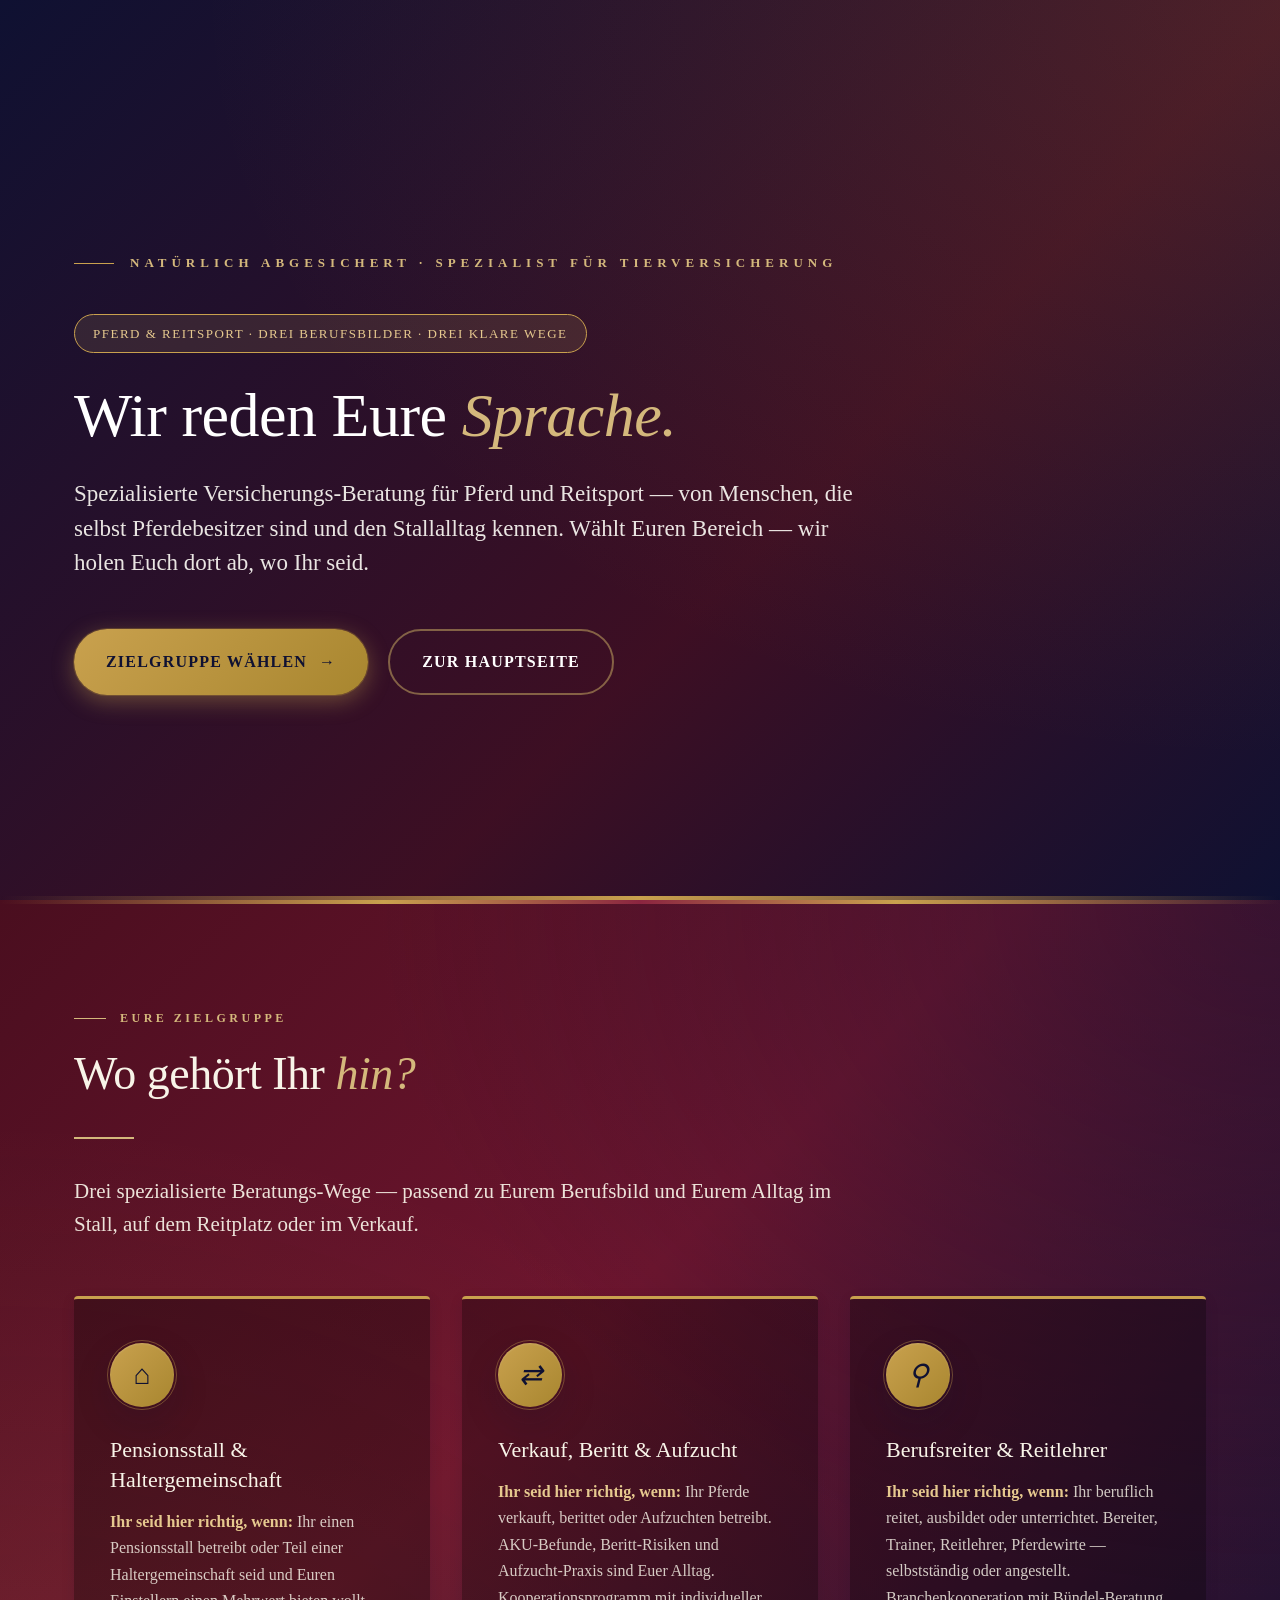
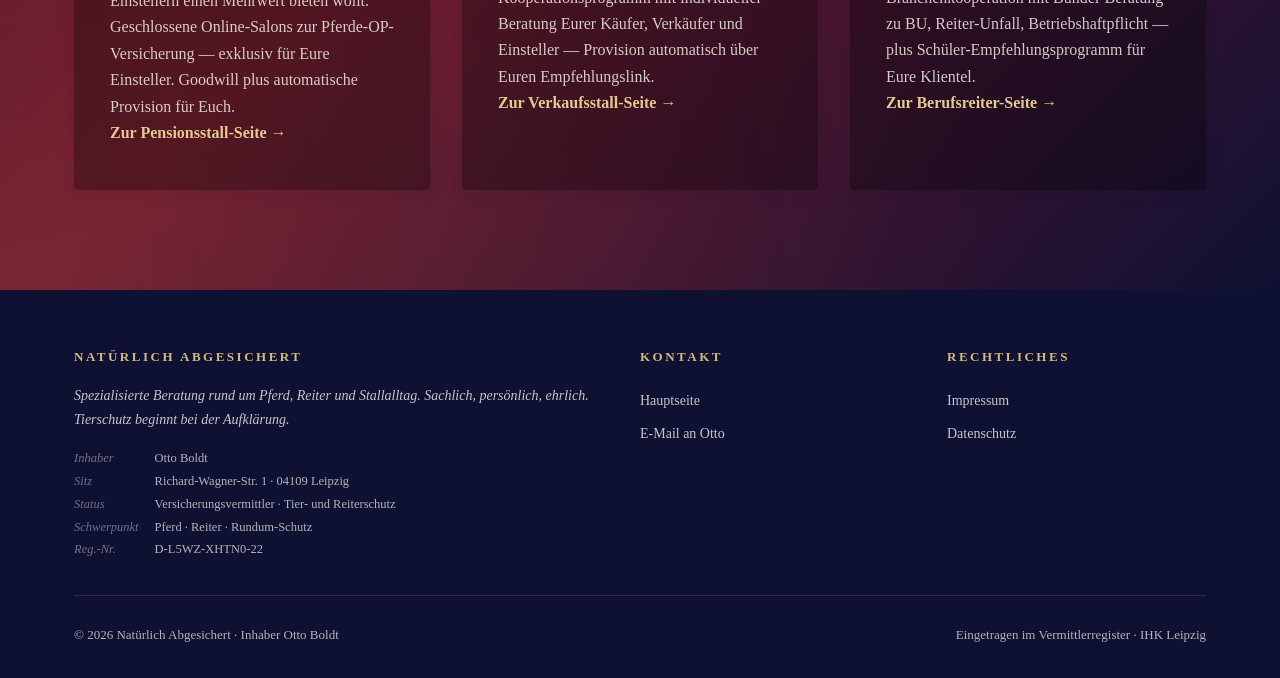
==== commit c3174a6f: "Drei Säulen statt vier + WhatsApp-Button Royal statt giftgrün - Inhalts-Section landingpage: Punkt I" ====
--- a/hub/index.html
+++ b/hub/index.html
@@ -204,12 +204,12 @@
     gap: 12px;
     background: linear-gradient(135deg, var(--gold) 0%, var(--gold-deep) 100%);
     color: var(--royal-deep);
-    padding: 22px 48px;
+    padding: 18px 32px;
     text-decoration: none;
     font-family: Georgia, serif;
     font-size: 16px;
     font-weight: bold;
-    letter-spacing: 1.6px;
+    letter-spacing: 1.2px;
     text-transform: uppercase;
     border: none;
     cursor: pointer;
@@ -1412,8 +1412,8 @@
     .whatsapp-float { width: 56px; height: 56px; bottom: 20px; right: 20px; }
     .whatsapp-float-label { display: none; }
   }
-  .btn-whatsapp { background: #25D366; color: #fff; box-shadow: 0 6px 20px rgba(37, 211, 102, 0.35); }
-  .btn-whatsapp:hover { background: #1FAE54; color: #fff; box-shadow: 0 12px 28px rgba(37, 211, 102, 0.5); }
+  .btn-whatsapp { background: var(--royal-deep); color: var(--cream); box-shadow: 0 6px 20px rgba(15, 17, 50, 0.35); border: 1px solid rgba(212, 184, 124, 0.4); }
+  .btn-whatsapp:hover { background: var(--wine-mid); color: var(--cream); border-color: var(--gold); box-shadow: 0 12px 28px rgba(110, 21, 46, 0.45); }
   .btn-whatsapp svg { width: 22px; height: 22px; fill: currentColor; }
   .btn-calendly { background: var(--royal-deep); color: var(--cream); box-shadow: 0 6px 20px rgba(45, 42, 107, 0.3); }
   .btn-calendly:hover { background: var(--royal-mid); box-shadow: 0 12px 28px rgba(45, 42, 107, 0.45); }
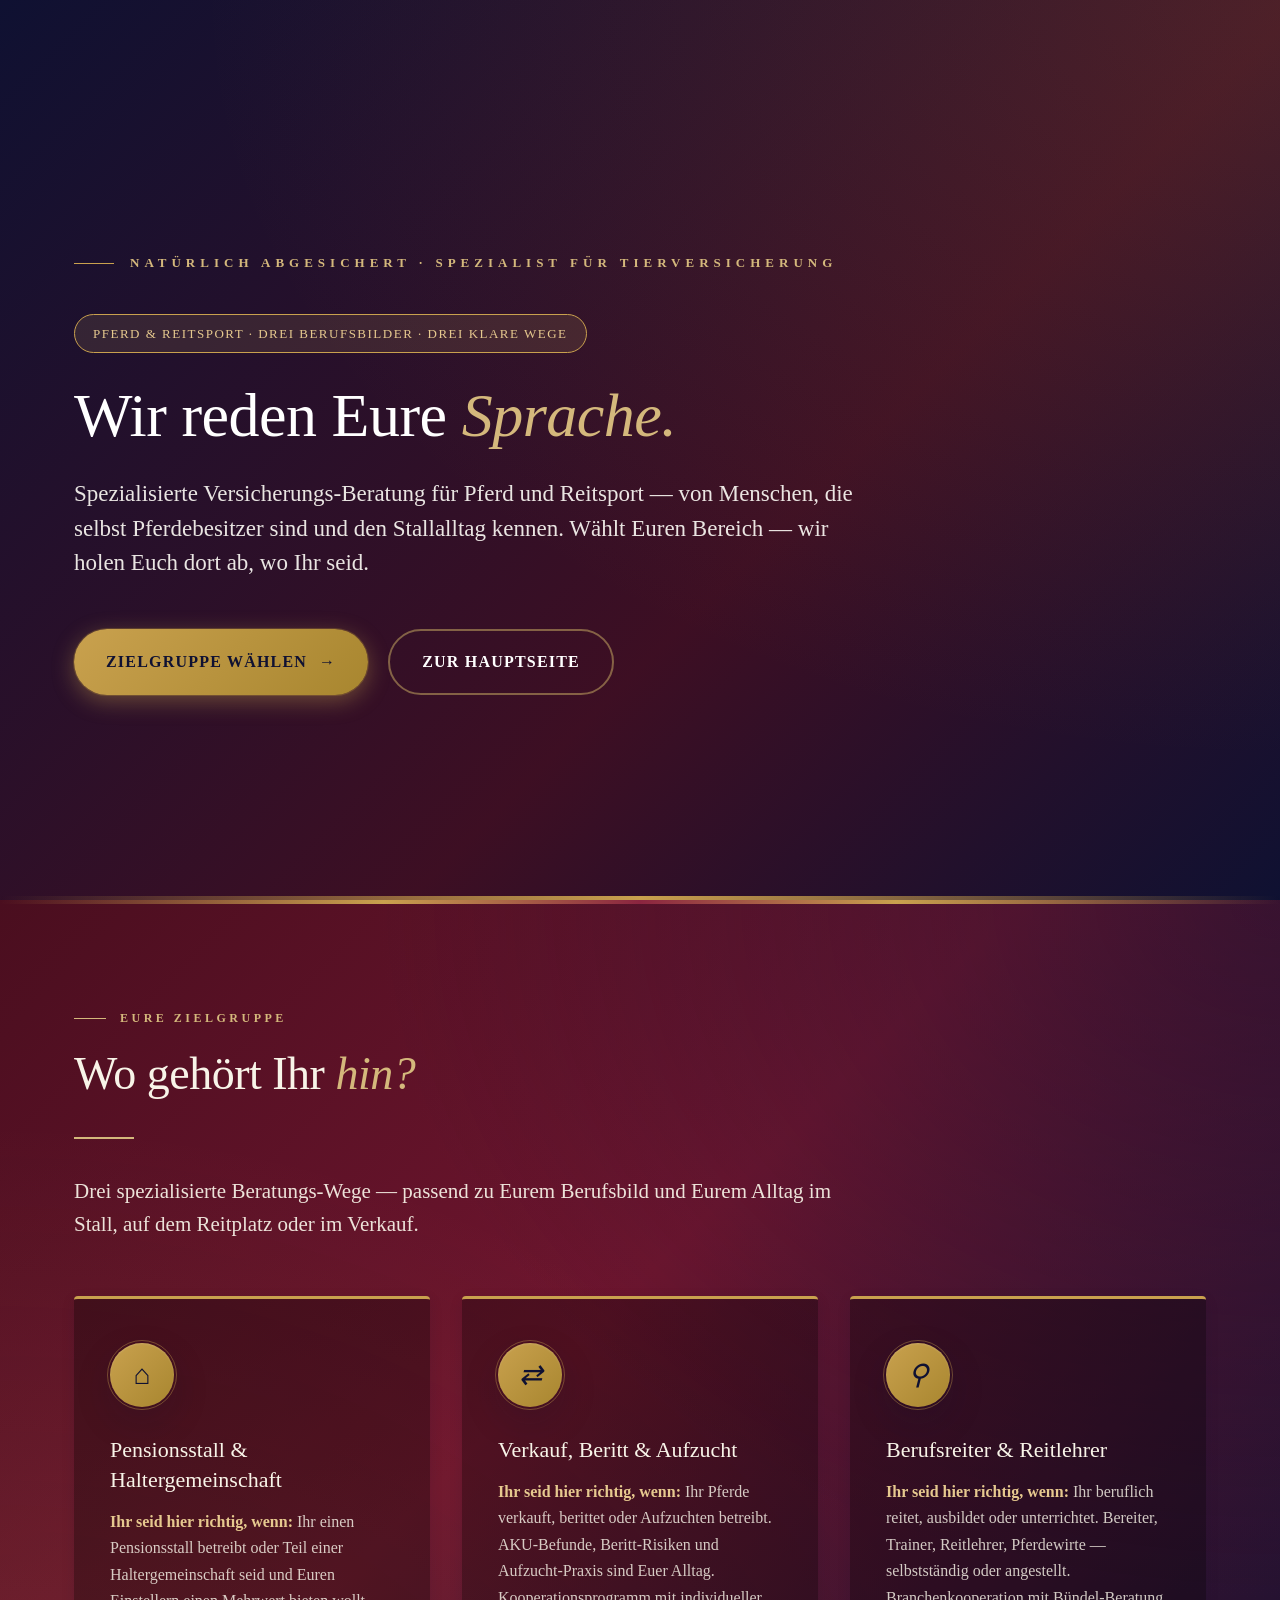
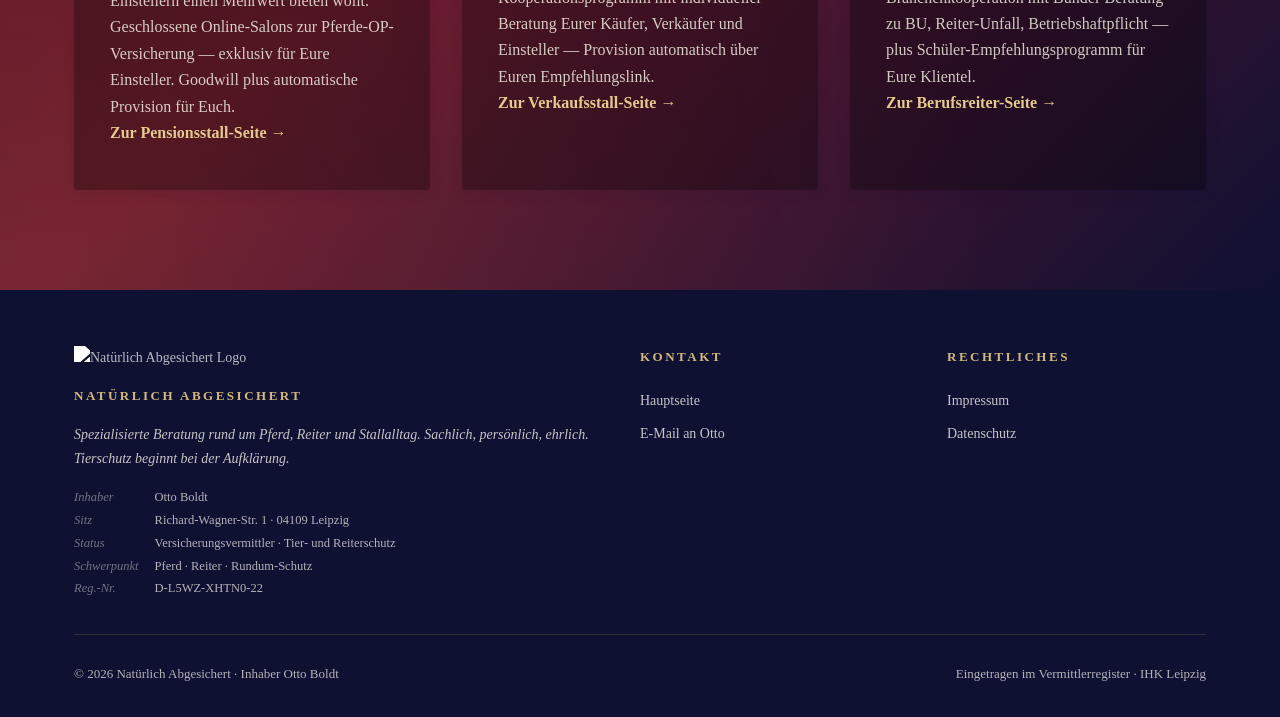
==== commit 9e44838b: "Natürlich-Abgesichert-Logo im Footer aller 4 Pages Logo von natuerlichabgesichert.de/wp-content/uplo" ====
--- a/hub/index.html
+++ b/hub/index.html
@@ -1034,7 +1034,7 @@
   .form-section {
     background:
       linear-gradient(180deg, rgba(250, 247, 242, 0.96) 0%, rgba(250, 247, 242, 0.99) 100%),
-      url('https://images.unsplash.com/photo-1568605114967-8130f3a36994?w=1800&q=70&auto=format&fit=crop');
+      url('https://images.unsplash.com/photo-1553284965-83fd3e82fa5a?w=1800&q=70&auto=format&fit=crop');
     background-size: cover;
     background-position: center;
     background-attachment: fixed;
@@ -1369,26 +1369,26 @@
     position: fixed;
     bottom: 28px; right: 28px;
     width: 64px; height: 64px;
-    background: #25D366;
+    background: var(--royal-deep); border: 2px solid var(--gold-soft);
     color: #fff;
     border-radius: 50%;
     display: flex;
     align-items: center;
     justify-content: center;
     text-decoration: none;
-    box-shadow: 0 8px 24px rgba(37, 211, 102, 0.4);
+    box-shadow: 0 8px 24px rgba(201, 161, 78, 0.40);
     z-index: 999;
     transition: all 0.3s ease;
     animation: waPulse 2.5s ease-in-out infinite;
   }
   .whatsapp-float:hover {
     transform: scale(1.1) rotate(-8deg);
-    box-shadow: 0 14px 32px rgba(37, 211, 102, 0.55);
+    box-shadow: 0 14px 32px rgba(201, 161, 78, 0.45);
   }
   .whatsapp-float svg { width: 32px; height: 32px; fill: currentColor; }
   @keyframes waPulse {
-    0%, 100% { box-shadow: 0 8px 24px rgba(37, 211, 102, 0.4), 0 0 0 0 rgba(37, 211, 102, 0); }
-    50% { box-shadow: 0 8px 24px rgba(37, 211, 102, 0.4), 0 0 0 14px rgba(37, 211, 102, 0); }
+    0%, 100% { box-shadow: 0 8px 24px rgba(201, 161, 78, 0.40), 0 0 0 0 rgba(201, 161, 78, 0); }
+    50% { box-shadow: 0 8px 24px rgba(201, 161, 78, 0.40), 0 0 0 14px rgba(201, 161, 78, 0); }
   }
   .whatsapp-float-label {
     position: absolute;
@@ -1587,6 +1587,10 @@
   <div class="container">
     <div class="footer-grid">
       <div>
+        <img src="https://natuerlichabgesichert.de/wp-content/uploads/2022/04/Logo-5.svg"
+             alt="Natürlich Abgesichert Logo"
+             style="width: 180px; height: auto; margin-bottom: 16px; filter: brightness(0) invert(1) sepia(1) saturate(2) hue-rotate(20deg) brightness(1.4);"
+             loading="lazy">
         <h4>Natürlich Abgesichert</h4>
         <p style="font-style: italic; line-height: 1.7; color: rgba(250, 247, 242, 0.78); margin-bottom: 18px;">
           Spezialisierte Beratung rund um Pferd, Reiter und Stallalltag.
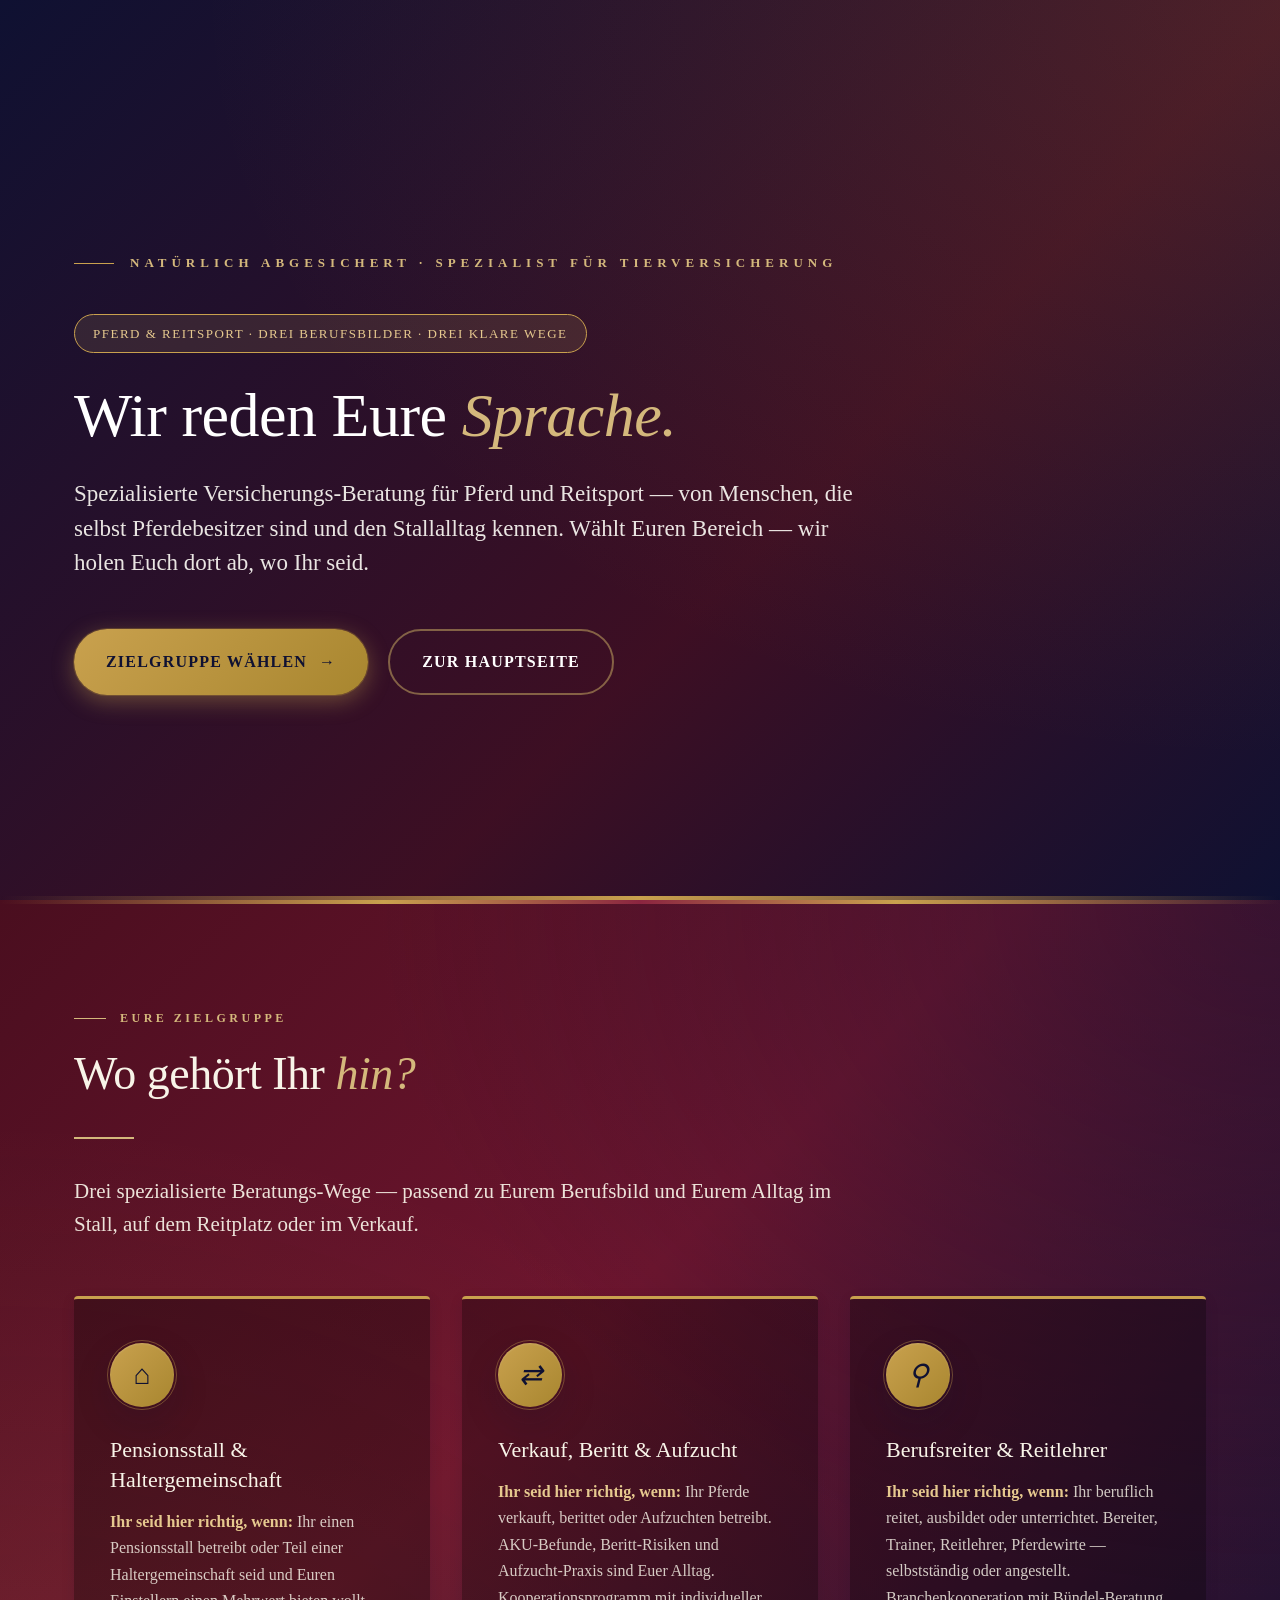
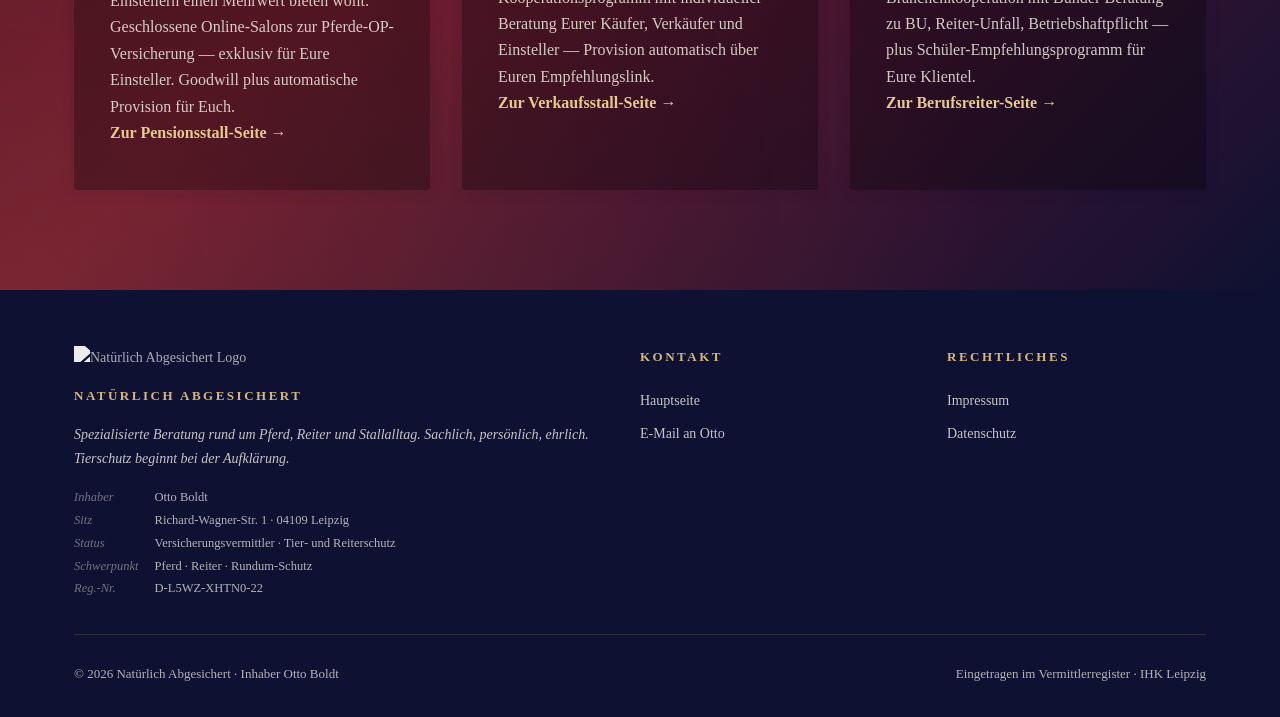
==== commit 2b199359: "Logo-Filter vereinfacht: nur invert -> weiss (sichtbar)" ====
--- a/hub/index.html
+++ b/hub/index.html
@@ -1589,7 +1589,7 @@
       <div>
         <img src="https://natuerlichabgesichert.de/wp-content/uploads/2022/04/Logo-5.svg"
              alt="Natürlich Abgesichert Logo"
-             style="width: 180px; height: auto; margin-bottom: 16px; filter: brightness(0) invert(1) sepia(1) saturate(2) hue-rotate(20deg) brightness(1.4);"
+             style="width: 180px; height: auto; margin-bottom: 16px; filter: brightness(0) invert(1); opacity: 0.92;"
              loading="lazy">
         <h4>Natürlich Abgesichert</h4>
         <p style="font-style: italic; line-height: 1.7; color: rgba(250, 247, 242, 0.78); margin-bottom: 18px;">
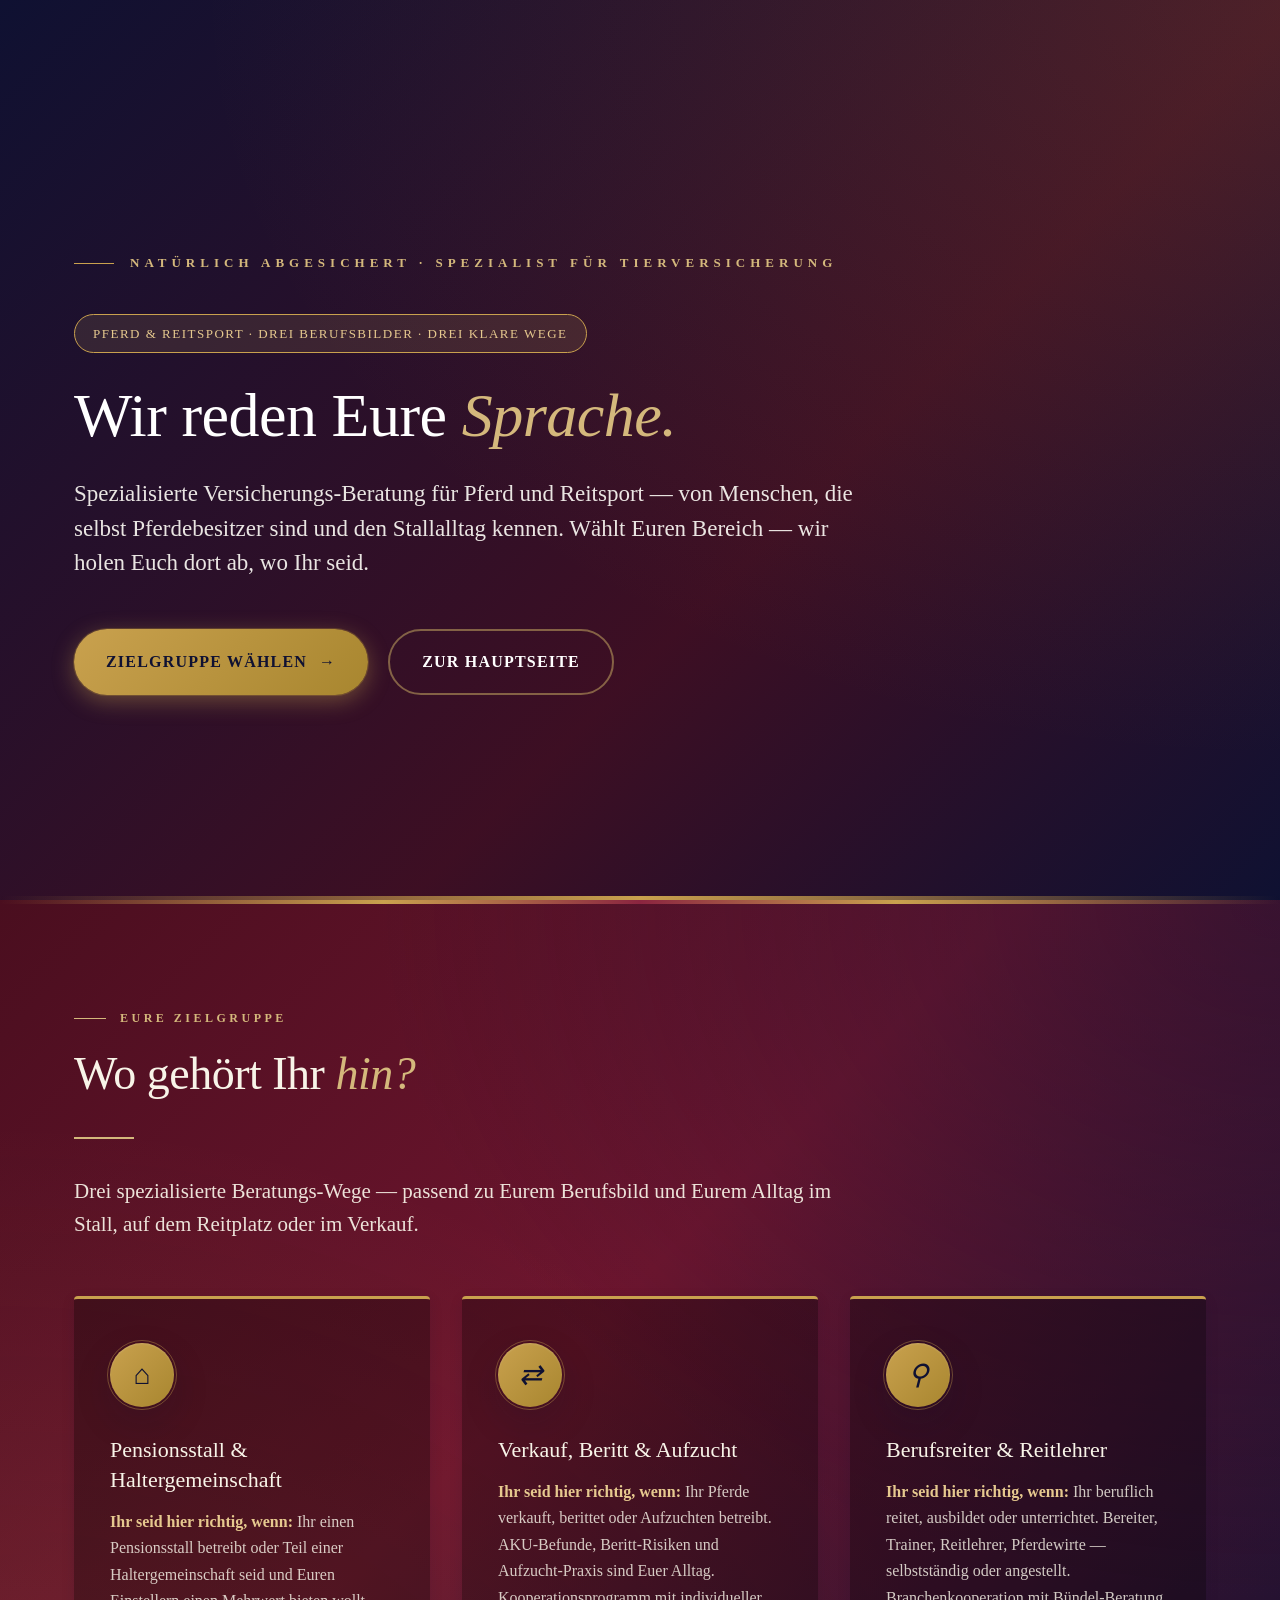
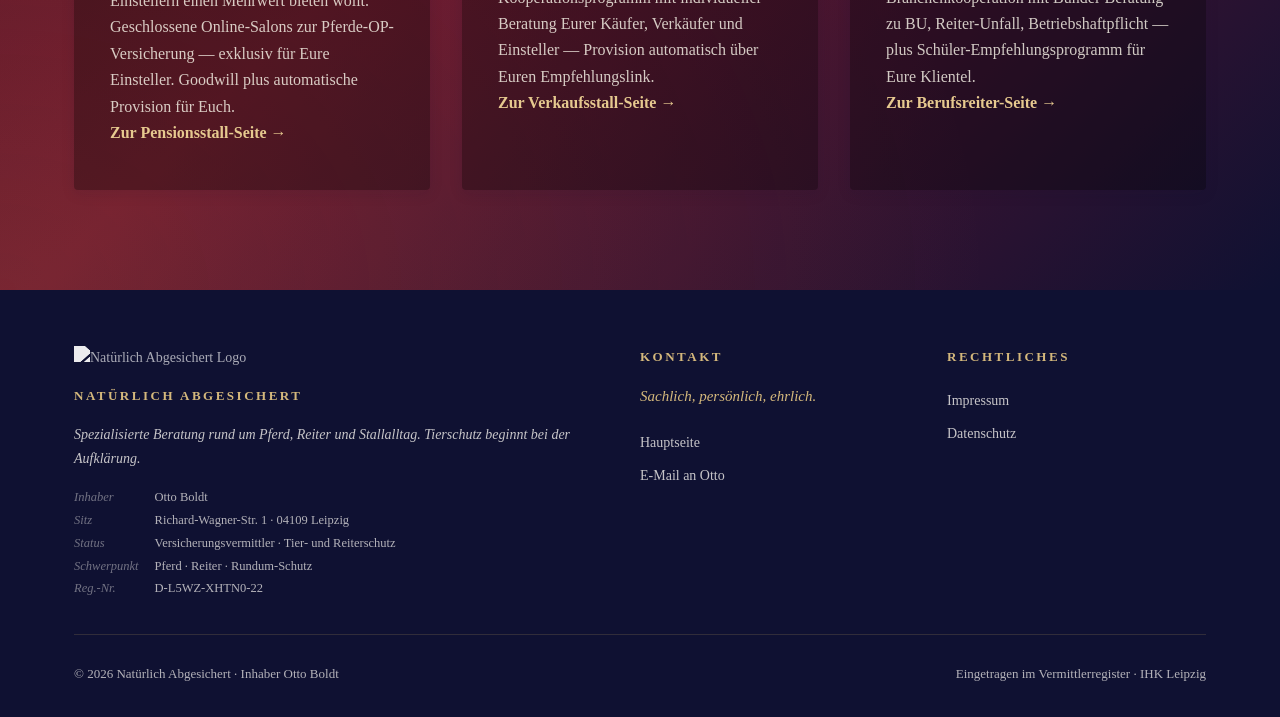
==== commit 2c5a86f1: "Footer: 'Sachlich, persönlich, ehrlich.' aus Spalte 1 in Spalte 2 (Kontakt) als Tagline" ====
--- a/hub/index.html
+++ b/hub/index.html
@@ -1592,11 +1592,9 @@
              style="width: 180px; height: auto; margin-bottom: 16px; filter: brightness(0) invert(1); opacity: 0.92;"
              loading="lazy">
         <h4>Natürlich Abgesichert</h4>
-        <p style="font-style: italic; line-height: 1.7; color: rgba(250, 247, 242, 0.78); margin-bottom: 18px;">
-          Spezialisierte Beratung rund um Pferd, Reiter und Stallalltag.
-          Sachlich, persönlich, ehrlich. Tierschutz beginnt bei der
-          Aufklärung.
-        </p>
+        <p style="font-style: italic; line-height: 1.7; color: rgba(250, 247, 242, 0.78); margin-bottom: 18px;">Spezialisierte Beratung rund um Pferd, Reiter und Stallalltag.
+          Tierschutz beginnt bei der
+          Aufklärung.</p>
         <dl class="footer-meta">
           <dt>Inhaber</dt><dd>Otto Boldt</dd>
           <dt>Sitz</dt><dd>Richard-Wagner-Str. 1 · 04109 Leipzig</dd>
@@ -1608,6 +1606,9 @@
 
       <div>
         <h4>Kontakt</h4>
+        <p style="font-style: italic; color: var(--gold-soft); line-height: 1.6; margin-bottom: 18px; font-size: 15px;">
+          Sachlich, persönlich, ehrlich.
+        </p>
         <a href="https://tierischabgesichert.de" target="_blank" rel="noopener">Hauptseite</a>
         <a href="mailto:Info@tierischabgesichert.de">E-Mail an Otto</a>
       </div>
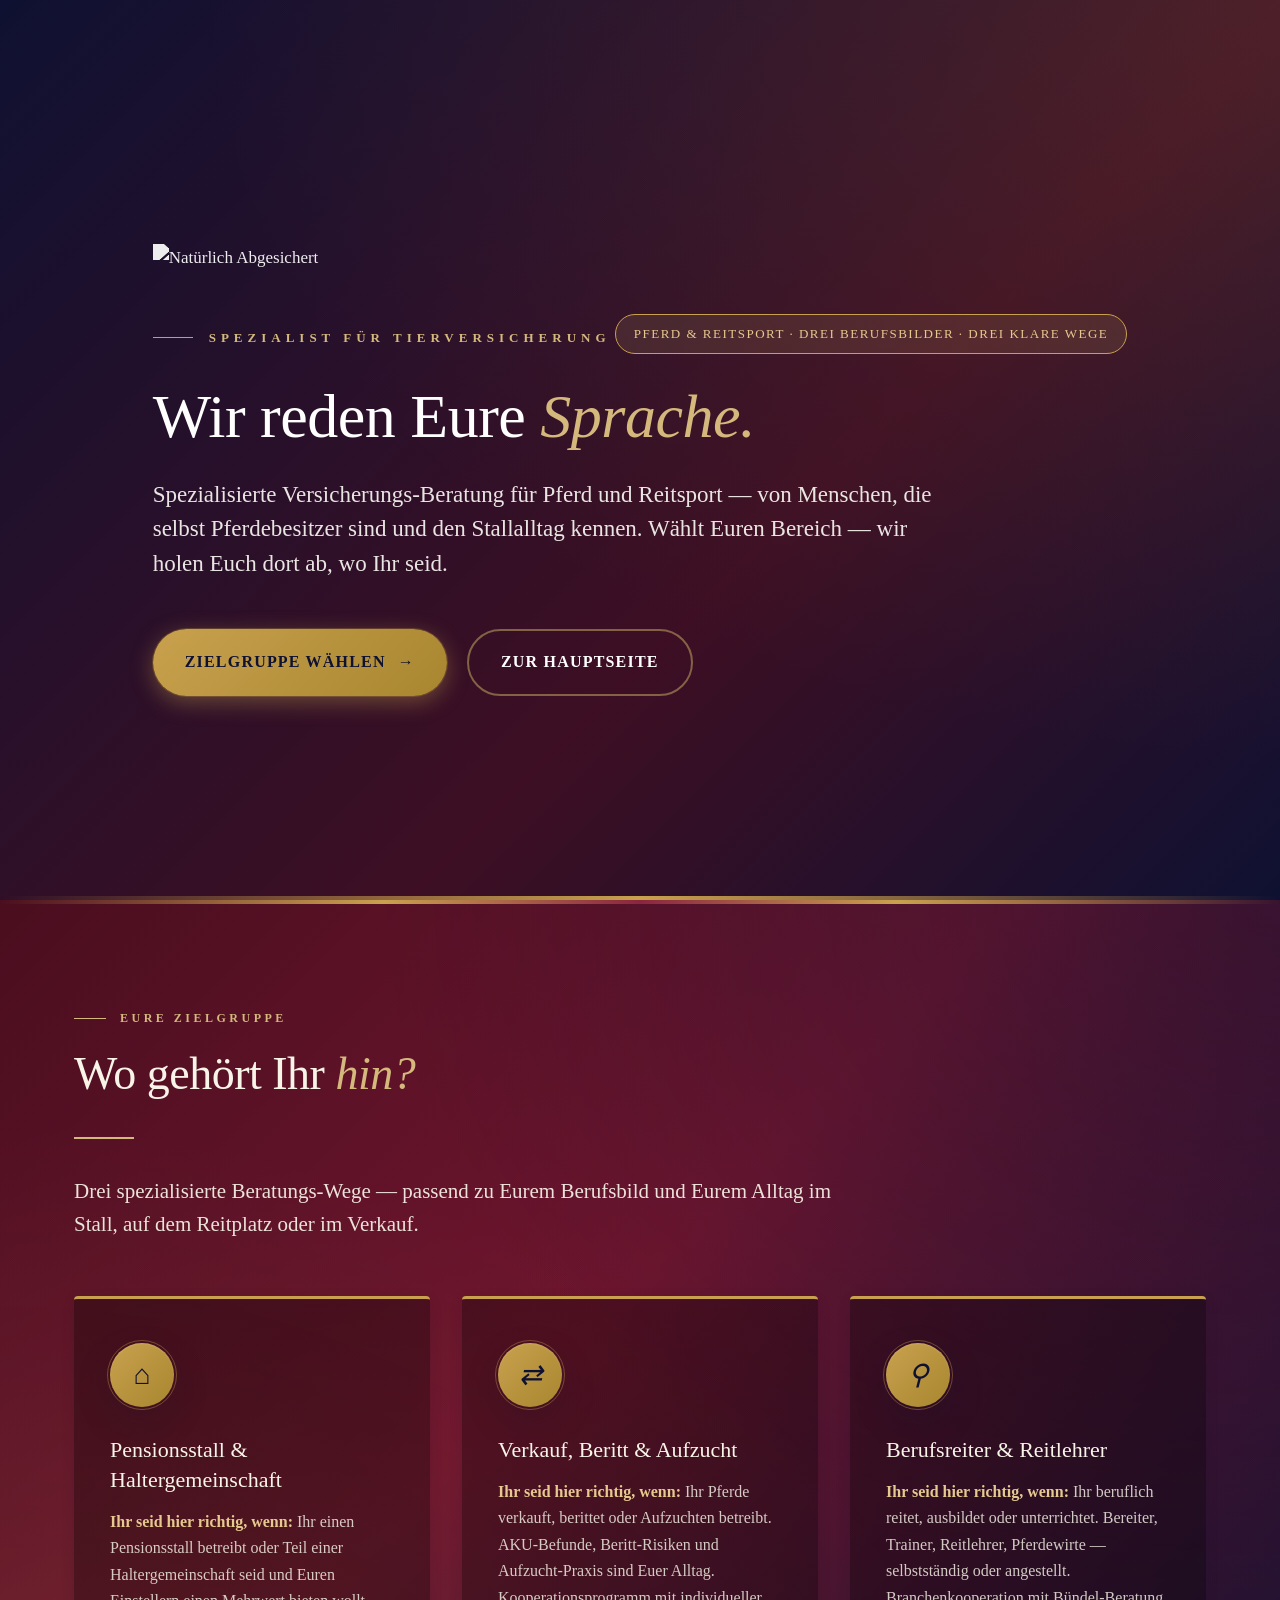
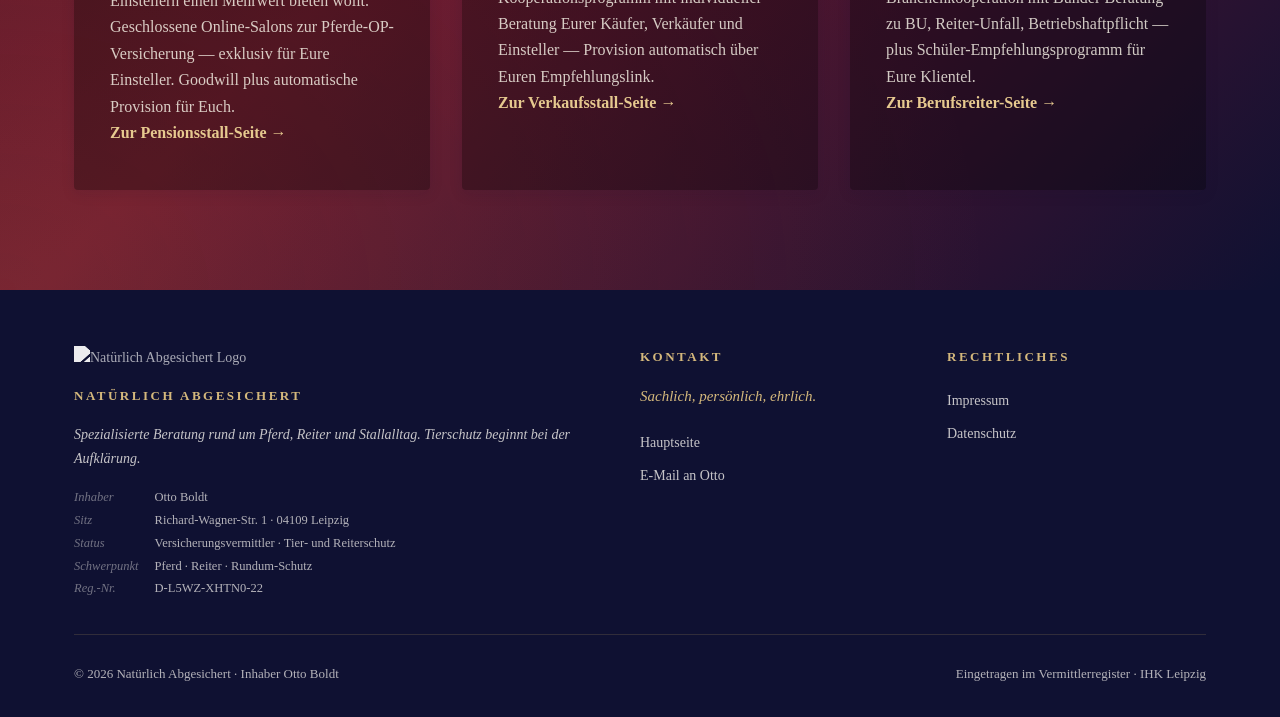
==== commit 7517d83c: "Logo oben im Hero (Übertitel-Position) Die brand-line oben im Hero (vorher: 'Natürlich Abgesichert ·" ====
--- a/hub/index.html
+++ b/hub/index.html
@@ -1498,7 +1498,11 @@
 <header class="hero">
   <div class="hero-bg"></div>
   <div class="container hero-content">
-    <div class="brand-line">Natürlich Abgesichert · Spezialist für Tierversicherung</div>
+    <img src="https://natuerlichabgesichert.de/wp-content/uploads/2022/04/Logo-5.svg"
+         alt="Natürlich Abgesichert"
+         class="brand-logo"
+         style="display: block; height: 56px; width: auto; margin-bottom: 14px; filter: brightness(0) invert(1); opacity: 0.92;">
+    <div class="brand-line" style="margin-bottom: 32px;">Spezialist für Tierversicherung</div>
 
     <span class="hero-tag">Pferd &amp; Reitsport · Drei Berufsbilder · Drei klare Wege</span>
 
